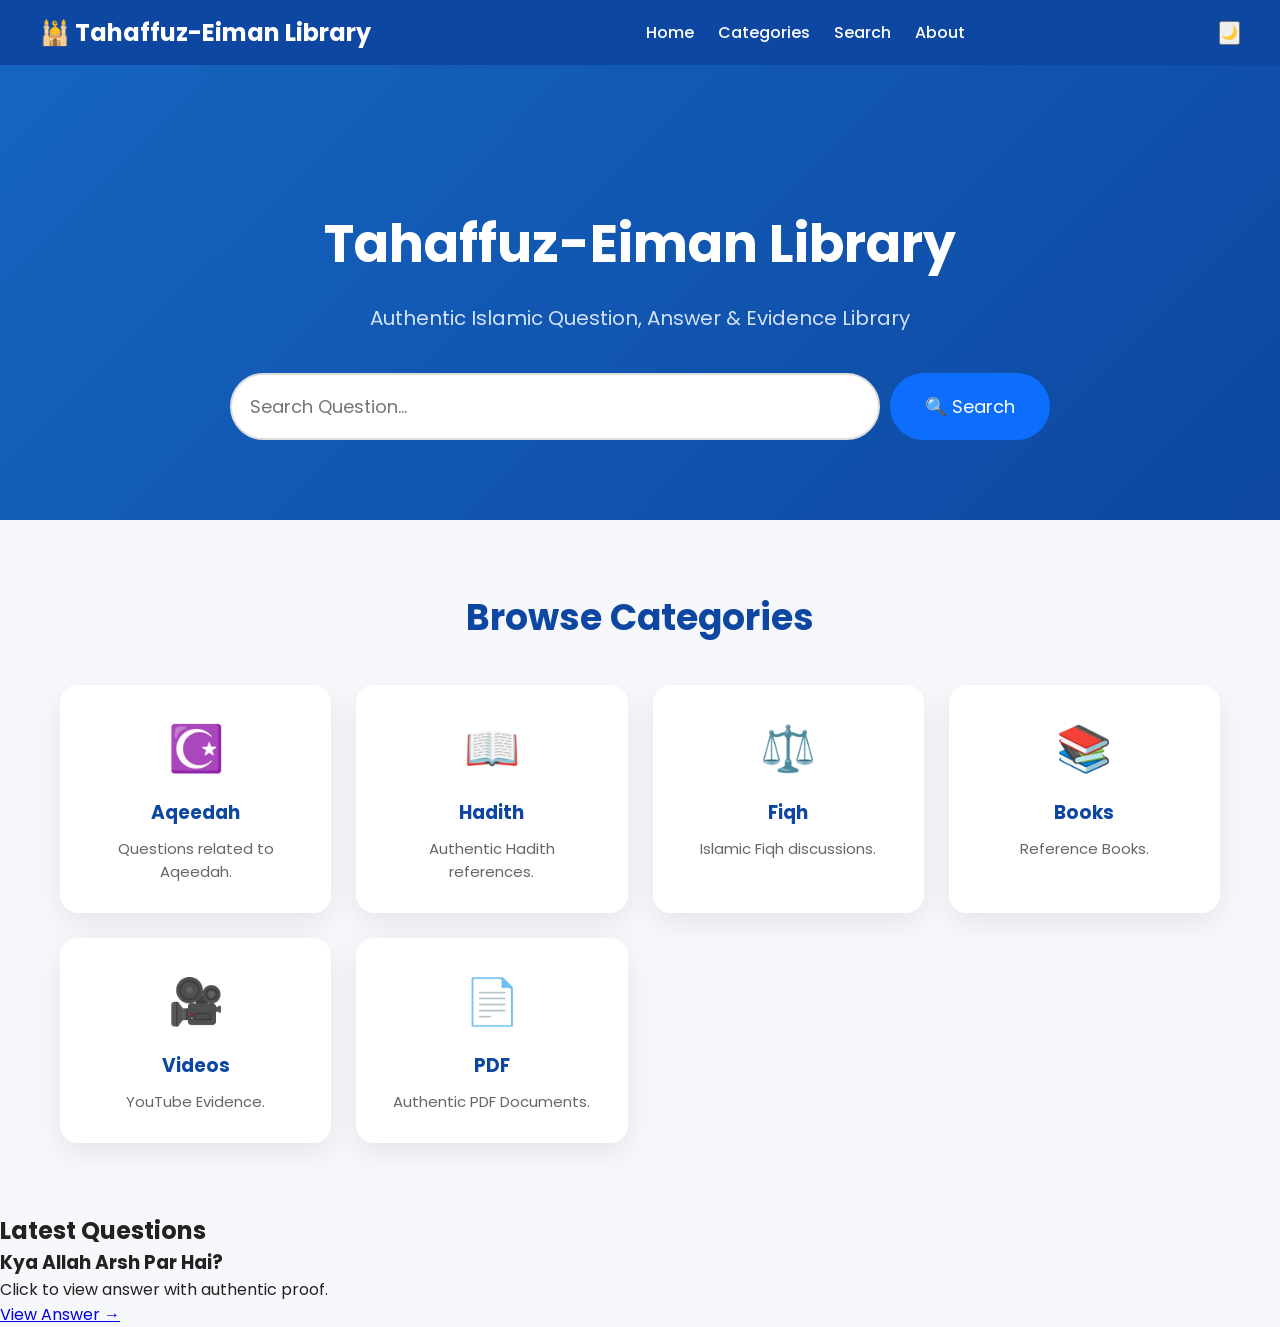
==== index.html @ d4feeea8 "Update index.html" ====
<!DOCTYPE html>
<html lang="en">

<head>

<meta charset="UTF-8">

<meta name="viewport" content="width=device-width, initial-scale=1.0">

<title>Tahaffuz-Eiman Library</title>

<meta name="description" content="Authentic Islamic Evidence Library">

<link rel="stylesheet" href="assets/css/style.css">

<link href="https://fonts.googleapis.com/css2?family=Poppins:wght@300;400;500;600;700&display=swap" rel="stylesheet">

</head>

<body>

<header class="header">

<div class="logo">

🕌 Tahaffuz-Eiman Library

</div>

<nav>

<a href="#">Home</a>

<a href="#">Categories</a>

<a href="#">Search</a>

<a href="#">About</a>

</nav>

<button id="themeBtn">

🌙

</button>

</header>

<main>

<section class="hero">

<h1>
Tahaffuz-Eiman Library
</h1>

<p>
Authentic Islamic Question, Answer & Evidence Library
</p>

<div class="search-box">

<input
type="text"
placeholder="Search Question...">

<button>

🔍 Search

</button>

</div>

</section>

  <section class="categories">

<h2>Browse Categories</h2>

<div class="category-grid">

<div class="category-card">
<span>☪️</span>
<h3>Aqeedah</h3>
<p>Questions related to Aqeedah.</p>
</div>

<div class="category-card">
<span>📖</span>
<h3>Hadith</h3>
<p>Authentic Hadith references.</p>
</div>

<div class="category-card">
<span>⚖️</span>
<h3>Fiqh</h3>
<p>Islamic Fiqh discussions.</p>
</div>

<div class="category-card">
<span>📚</span>
<h3>Books</h3>
<p>Reference Books.</p>
</div>

<div class="category-card">
<span>🎥</span>
<h3>Videos</h3>
<p>YouTube Evidence.</p>
</div>

<div class="category-card">
<span>📄</span>
<h3>PDF</h3>
<p>Authentic PDF Documents.</p>
</div>

</div>

</section>

<section class="latest-questions">

<h2>Latest Questions</h2>

<div id="latestQuestions">

<div class="question-card">

<h3>Kya Allah Arsh Par Hai?</h3>

<p>
Click to view answer with authentic proof.
</p>

<a href="question.html?id=AQ000001">

View Answer →

</a>

</div>

</div>

</section>
  
</main>

<script src="assets/js/app.js"></script>

</body>

</html>
---- assets/css/style.css ----
*{
margin:0;
padding:0;
box-sizing:border-box;
font-family:Poppins,sans-serif;
}

body{
background:#f6f8fb;
color:#222;
}

header{
background:#0d47a1;
color:white;
display:flex;
justify-content:space-between;
align-items:center;
padding:15px 40px;
position:sticky;
top:0;
z-index:999;
}

.logo{
font-size:24px;
font-weight:700;
}

nav a{
color:white;
text-decoration:none;
margin-left:20px;
font-weight:500;
}

.hero{
padding:80px 20px;
text-align:center;
background:linear-gradient(135deg,#1565c0,#0d47a1);
color:white;
}

.hero p{
font-size:20px;
opacity:.9;
}

.searchBox{
margin-top:40px;
}

.searchBox input{
width:80%;
max-width:700px;
padding:18px;
border-radius:50px;
border:none;
font-size:18px;
}

.categories{
padding:60px 20px;
}

.categories h2{
text-align:center;
margin-bottom:40px;
}

.grid{
display:grid;
grid-template-columns:repeat(auto-fit,minmax(220px,1fr));
gap:20px;
}

.card{
background:white;
padding:30px;
border-radius:15px;
text-align:center;
font-size:20px;
font-weight:600;
box-shadow:0 10px 30px rgba(0,0,0,.08);
transition:.3s;
cursor:pointer;
}

.card:hover{
transform:translateY(-10px);
}

.latest{
padding:60px 20px;
}

.questionCard{
background:white;
padding:30px;
border-radius:15px;
box-shadow:0 10px 30px rgba(0,0,0,.08);
}

footer{
background:#0d47a1;
color:white;
padding:20px;
text-align:center;
margin-top:50px;
}
/* Hero Section */

.hero{

padding:140px 20px 80px;

text-align:center;

}

.hero h1{

font-size:52px;

color:#ffffff;

margin-bottom:20px;

font-weight:700;

}

.hero p{

font-size:20px;

color:#e8f1ff;

margin-bottom:40px;

}

.search-box{

display:flex;

justify-content:center;

gap:10px;

flex-wrap:wrap;

}

.search-box input{

width:650px;

max-width:90%;

padding:18px;

border:2px solid #ddd;

border-radius:50px;

font-size:18px;

outline:none;

}

.search-box input:focus{

border-color:#0d6efd;

}

.search-box button{

padding:18px 35px;

background:#0d6efd;

color:white;

border:none;

border-radius:50px;

font-size:18px;

cursor:pointer;

transition:.3s;

}

.search-box button:hover{

background:#084298;

}

/* ===========================
   Categories
=========================== */

.categories{

padding:70px 20px;

max-width:1200px;

margin:auto;

}

.categories h2{

text-align:center;

font-size:36px;

margin-bottom:40px;

color:#0d47a1;

}

.category-grid{

display:grid;

grid-template-columns:repeat(auto-fit,minmax(250px,1fr));

gap:25px;

}

.category-card{

background:#fff;

padding:30px;

border-radius:18px;

box-shadow:0 10px 30px rgba(0,0,0,.08);

transition:.3s;

cursor:pointer;

text-align:center;

}

.category-card:hover{

transform:translateY(-8px);

box-shadow:0 20px 40px rgba(0,0,0,.15);

}

.category-card span{

font-size:45px;

display:block;

margin-bottom:15px;

}

.category-card h3{

margin-bottom:10px;

color:#0d47a1;

}

.category-card p{

font-size:15px;

color:#666;

}
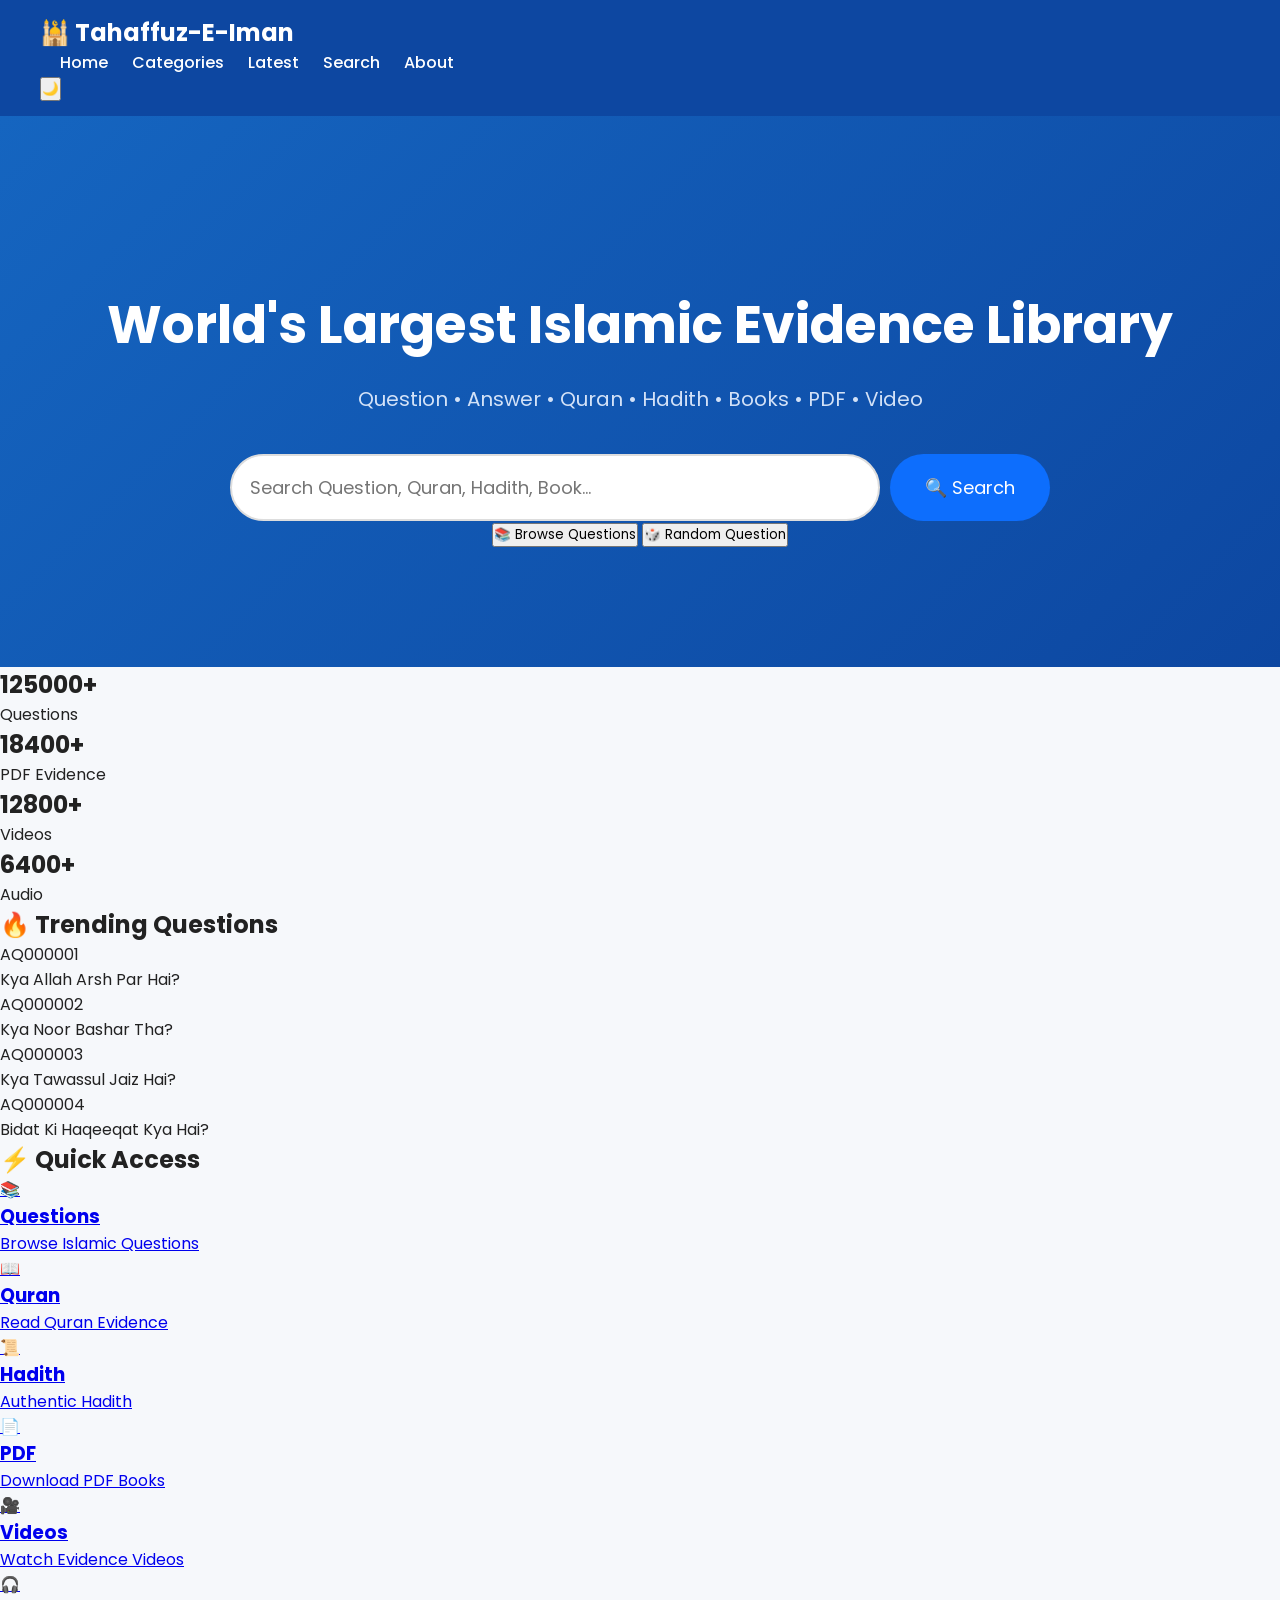
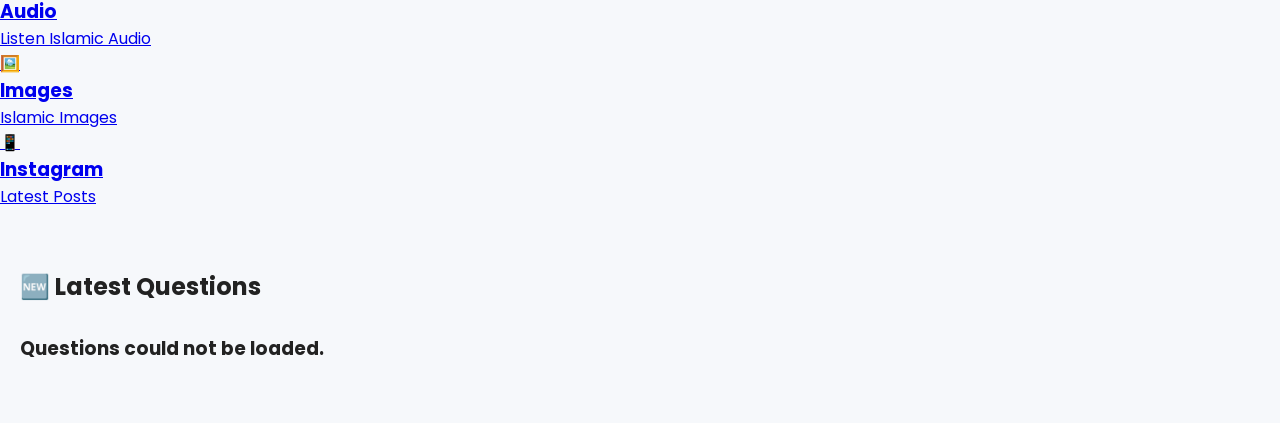
==== commit 0fdf4bdf: "Create index.html" ====
--- a/index.html
+++ b/index.html
@@ -7,13 +7,22 @@
 
 <meta name="viewport" content="width=device-width, initial-scale=1.0">
 
-<title>Tahaffuz-Eiman Library</title>
-
-<meta name="description" content="Authentic Islamic Evidence Library">
+<title>Tahaffuz-E-Iman Library</title>
+
+<meta name="description"
+content="World's Largest Islamic Question Answer & Evidence Library">
 
 <link rel="stylesheet" href="assets/css/style.css">
 
-<link href="https://fonts.googleapis.com/css2?family=Poppins:wght@300;400;500;600;700&display=swap" rel="stylesheet">
+<link rel="preconnect"
+href="https://fonts.googleapis.com">
+
+<link rel="preconnect"
+href="https://fonts.gstatic.com"
+crossorigin>
+
+<link href="https://fonts.googleapis.com/css2?family=Poppins:wght@300;400;500;600;700;800&display=swap"
+rel="stylesheet">
 
 </head>
 
@@ -21,9 +30,13 @@
 
 <header class="header">
 
+<div class="container">
+
 <div class="logo">
 
-🕌 Tahaffuz-Eiman Library
+🕌
+
+<span>Tahaffuz-E-Iman</span>
 
 </div>
 
@@ -33,124 +46,244 @@
 
 <a href="#">Categories</a>
 
+<a href="#">Latest</a>
+
 <a href="#">Search</a>
 
 <a href="#">About</a>
 
 </nav>
 
-<button id="themeBtn">
+<button class="themeBtn">
 
 🌙
 
 </button>
 
+</div>
+
 </header>
 
-<main>
-
 <section class="hero">
 
+<div class="container">
+
 <h1>
-Tahaffuz-Eiman Library
+
+World's Largest Islamic
+
+Evidence Library
+
 </h1>
 
 <p>
-Authentic Islamic Question, Answer & Evidence Library
+
+Question • Answer • Quran • Hadith • Books • PDF • Video
+
 </p>
+
+<section class="hero-search">
 
 <div class="search-box">
 
 <input
 type="text"
-placeholder="Search Question...">
+id="searchInput"
+placeholder="Search Question, Quran, Hadith, Book..."
+autocomplete="off">
+
+<button id="searchBtn">
+
+🔍 Search
+
+</button>
+
+</div>
+
+<div id="searchSuggestions" class="suggestions"></div>
+
+</section>
+
+<div class="heroButtons">
 
 <button>
 
-🔍 Search
-
-</button>
-
-</div>
-
-</section>
-
-  <section class="categories">
-
-<h2>Browse Categories</h2>
-
-<div class="category-grid">
-
-<div class="category-card">
-<span>☪️</span>
-<h3>Aqeedah</h3>
-<p>Questions related to Aqeedah.</p>
-</div>
-
-<div class="category-card">
-<span>📖</span>
+📚 Browse Questions
+
+</button>
+
+<button>
+
+🎲 Random Question
+
+</button>
+
+</div>
+
+</div>
+
+</section>
+
+  <!-- =========================
+Statistics
+========================= -->
+
+<section class="stats">
+
+<div class="container">
+
+<div class="stat-card">
+<h2 id="questionCount">125000+</h2>
+<p>Questions</p>
+</div>
+
+<div class="stat-card">
+<h2 id="pdfCount">18400+</h2>
+<p>PDF Evidence</p>
+</div>
+
+<div class="stat-card">
+<h2 id="videoCount">12800+</h2>
+<p>Videos</p>
+</div>
+
+<div class="stat-card">
+<h2 id="audioCount">6400+</h2>
+<p>Audio</p>
+</div>
+
+</div>
+
+</section>
+
+  <!-- =========================
+Trending Questions
+========================= -->
+
+<section class="trending">
+
+<div class="container">
+
+<h2>🔥 Trending Questions</h2>
+
+<div class="trend-grid">
+
+<div class="trend-card">
+AQ000001<br>
+Kya Allah Arsh Par Hai?
+</div>
+
+<div class="trend-card">
+AQ000002<br>
+Kya Noor Bashar Tha?
+</div>
+
+<div class="trend-card">
+AQ000003<br>
+Kya Tawassul Jaiz Hai?
+</div>
+
+<div class="trend-card">
+AQ000004<br>
+Bidat Ki Haqeeqat Kya Hai?
+</div>
+
+</div>
+
+</div>
+
+</section>
+
+  <!-- Quick Access -->
+
+<section class="quick-access">
+
+<div class="container">
+
+<!-- =========================
+Quick Access
+========================= -->
+
+<section class="quick-access">
+
+<div class="container">
+
+<h2>⚡ Quick Access</h2>
+
+<div class="quick-grid">
+
+<a href="#" class="quick-card">
+<div class="icon">📚</div>
+<h3>Questions</h3>
+<p>Browse Islamic Questions</p>
+</a>
+
+<a href="#" class="quick-card">
+<div class="icon">📖</div>
+<h3>Quran</h3>
+<p>Read Quran Evidence</p>
+</a>
+
+<a href="#" class="quick-card">
+<div class="icon">📜</div>
 <h3>Hadith</h3>
-<p>Authentic Hadith references.</p>
-</div>
-
-<div class="category-card">
-<span>⚖️</span>
-<h3>Fiqh</h3>
-<p>Islamic Fiqh discussions.</p>
-</div>
-
-<div class="category-card">
-<span>📚</span>
-<h3>Books</h3>
-<p>Reference Books.</p>
-</div>
-
-<div class="category-card">
-<span>🎥</span>
+<p>Authentic Hadith</p>
+</a>
+
+<a href="#" class="quick-card">
+<div class="icon">📄</div>
+<h3>PDF</h3>
+<p>Download PDF Books</p>
+</a>
+
+<a href="#" class="quick-card">
+<div class="icon">🎥</div>
 <h3>Videos</h3>
-<p>YouTube Evidence.</p>
-</div>
-
-<div class="category-card">
-<span>📄</span>
-<h3>PDF</h3>
-<p>Authentic PDF Documents.</p>
-</div>
-
-</div>
-
-</section>
-
-<section class="latest-questions">
-
-<h2>Latest Questions</h2>
-
-<div id="latestQuestions">
-
-<div class="question-card">
-
-<h3>Kya Allah Arsh Par Hai?</h3>
-
-<p>
-Click to view answer with authentic proof.
-</p>
-
-<a href="question.html?id=AQ000001">
-
-View Answer →
-
-</a>
-
-</div>
-
-</div>
-
-</section>
-  
-</main>
-
-<script src="assets/js/app.js"></script>
-
+<p>Watch Evidence Videos</p>
+</a>
+
+<a href="#" class="quick-card">
+<div class="icon">🎧</div>
+<h3>Audio</h3>
+<p>Listen Islamic Audio</p>
+</a>
+
+<a href="#" class="quick-card">
+<div class="icon">🖼️</div>
+<h3>Images</h3>
+<p>Islamic Images</p>
+</a>
+
+<a href="#" class="quick-card">
+<div class="icon">📱</div>
+<h3>Instagram</h3>
+<p>Latest Posts</p>
+</a>
+
+</div>
+
+</div>
+
+</section>
+
+ <!-- Latest Questions -->
+
+<section class="latest">
+
+<div class="container">
+
+<h2>🆕 Latest Questions</h2>
+
+<div class="latest-grid" id="latestQuestions">
+
+</div>
+
+</div>
+
+</section>
+
+  <!-- JavaScript -->
+<script src="v2/assets/js/latest.js"></script>
+<script src="v2/assets/js/app.js"></script>
 </body>
-
 </html>
--- a/assets/css/style.css
+++ b/assets/css/style.css
@@ -26,7 +26,17 @@
 font-size:24px;
 font-weight:700;
 }
-
+#latestQuestions{
+
+display:grid;
+
+grid-template-columns:repeat(auto-fit,minmax(320px,1fr));
+
+gap:25px;
+
+margin-top:30px;
+
+}
 nav a{
 color:white;
 text-decoration:none;
@@ -112,7 +122,7 @@
 
 .hero{
 
-padding:140px 20px 80px;
+padding:170px 20px 120px;
 
 text-align:center;
 
@@ -289,3 +299,76 @@
 color:#666;
 
 }
+/* Latest Questions */
+
+.latest-questions{
+
+max-width:1200px;
+
+margin:70px auto;
+
+padding:20px;
+
+}
+
+.latest-questions h2{
+
+text-align:center;
+
+font-size:36px;
+
+margin-bottom:35px;
+
+color:#0d47a1;
+
+}
+
+.question-card{
+
+background:white;
+
+padding:30px;
+
+border-radius:18px;
+
+box-shadow:0 10px 25px rgba(0,0,0,.08);
+
+transition:.3s;
+
+}
+
+.question-card:hover{
+
+transform:translateY(-5px);
+
+}
+
+.question-card h3{
+
+margin-bottom:12px;
+
+color:#222;
+
+}
+
+.question-card p{
+
+margin-bottom:20px;
+
+}
+
+.question-card a{
+
+display:inline-block;
+
+padding:10px 20px;
+
+background:#0d6efd;
+
+color:white;
+
+text-decoration:none;
+
+border-radius:30px;
+
+}
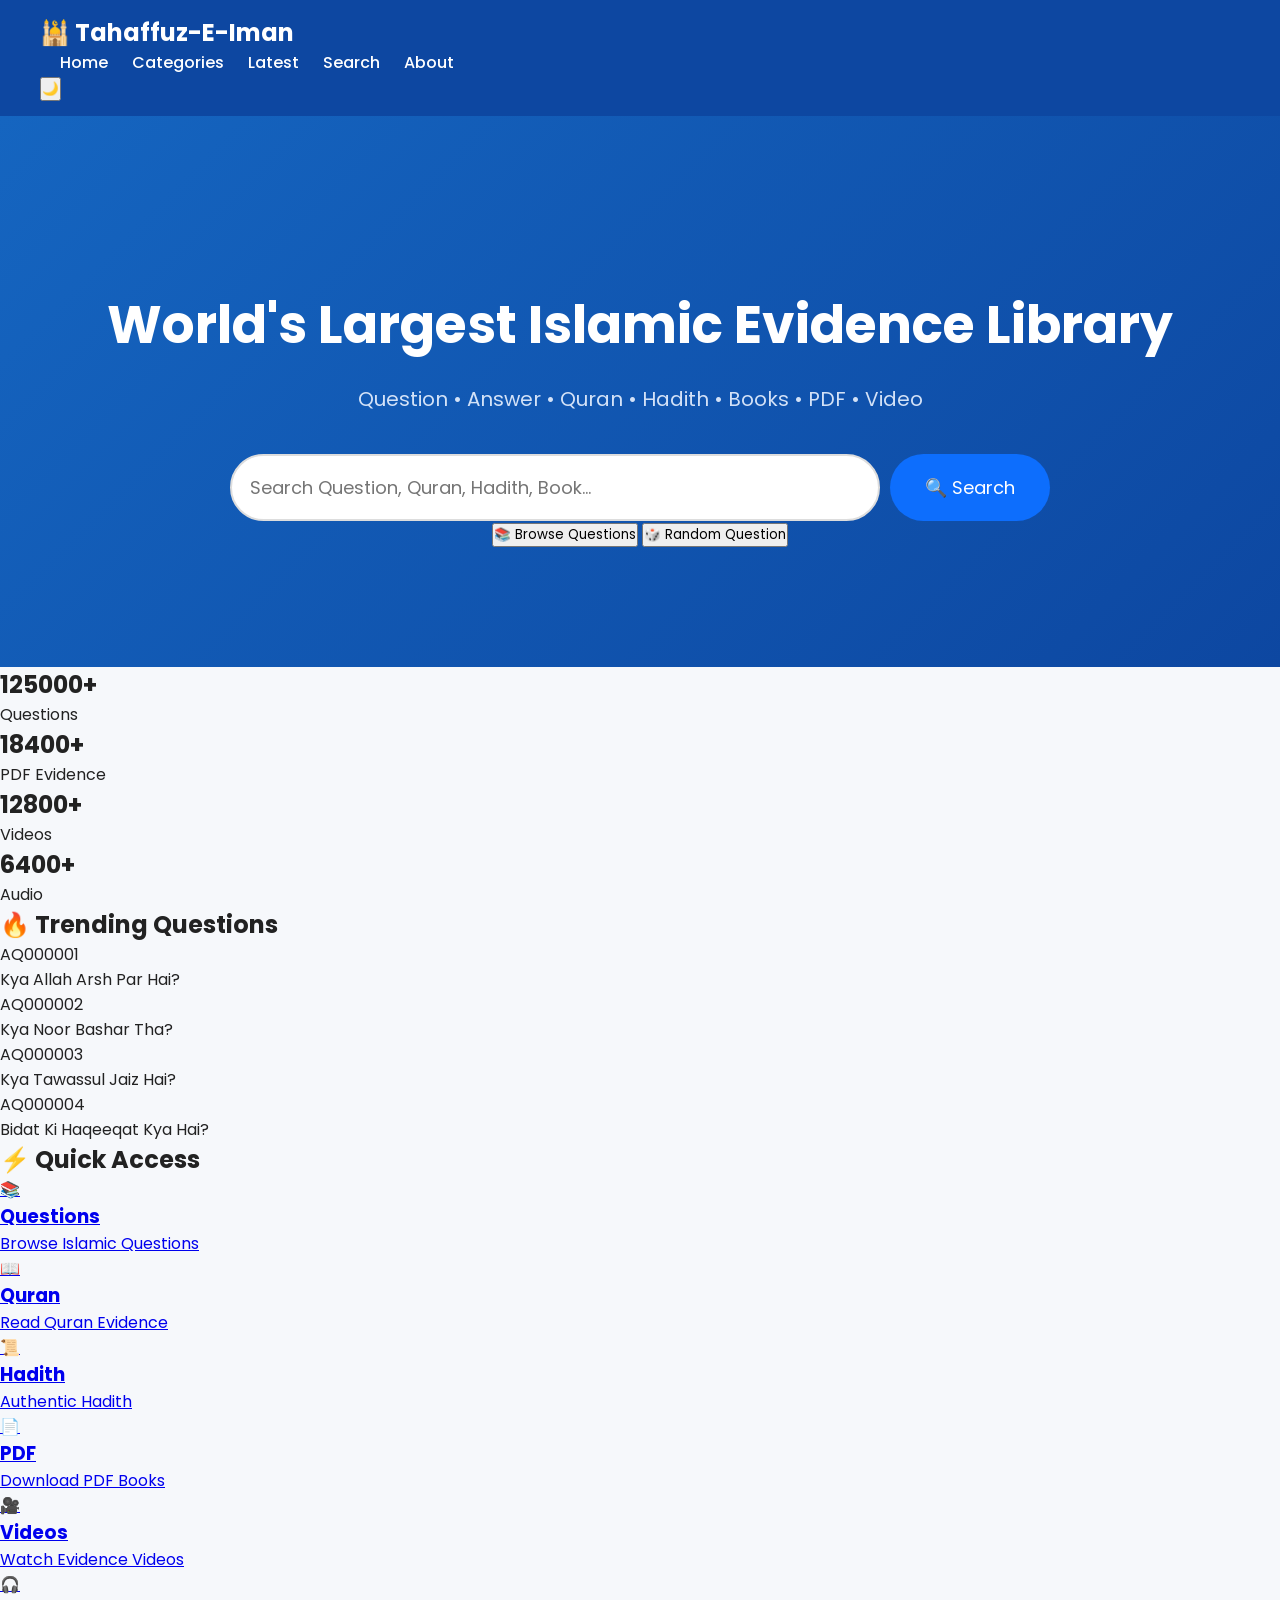
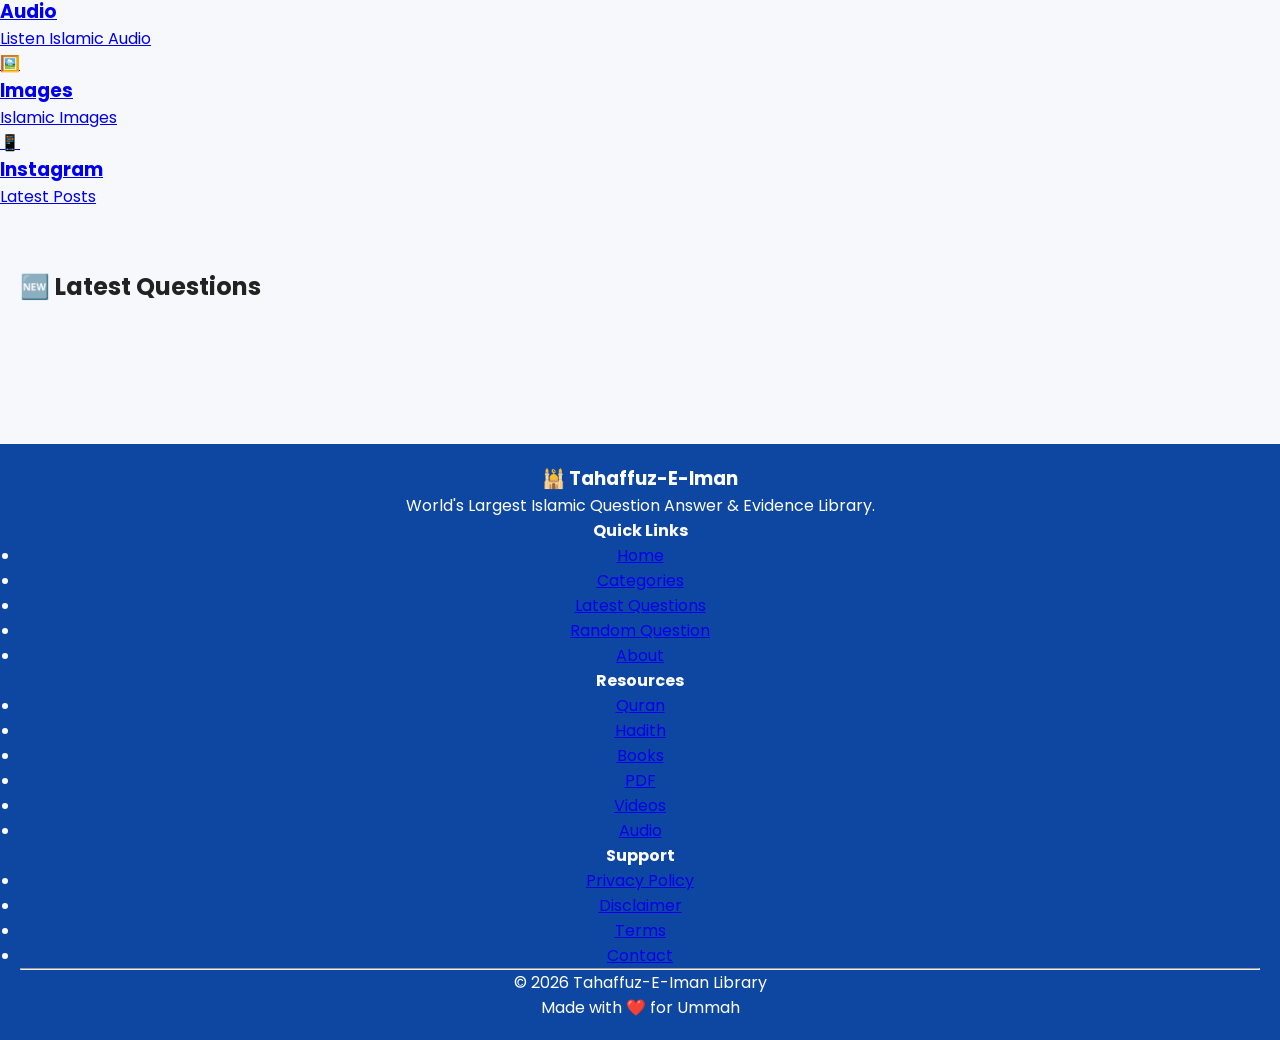
==== commit c76257b7: "Update index.html" ====
--- a/index.html
+++ b/index.html
@@ -194,12 +194,6 @@
 
 </section>
 
-  <!-- Quick Access -->
-
-<section class="quick-access">
-
-<div class="container">
-
 <!-- =========================
 Quick Access
 ========================= -->
@@ -282,8 +276,111 @@
 
 </section>
 
+<!-- =======================================
+Footer
+======================================= -->
+
+<footer class="footer">
+
+<div class="container">
+
+<div class="footer-grid">
+
+<div class="footer-box">
+
+<h3>🕌 Tahaffuz-E-Iman</h3>
+
+<p>
+World's Largest Islamic Question Answer &
+Evidence Library.
+</p>
+
+</div>
+
+<div class="footer-box">
+
+<h4>Quick Links</h4>
+
+<ul>
+
+<li><a href="index.html">Home</a></li>
+
+<li><a href="#">Categories</a></li>
+
+<li><a href="#">Latest Questions</a></li>
+
+<li><a href="#">Random Question</a></li>
+
+<li><a href="#">About</a></li>
+
+</ul>
+
+</div>
+
+<div class="footer-box">
+
+<h4>Resources</h4>
+
+<ul>
+
+<li><a href="#">Quran</a></li>
+
+<li><a href="#">Hadith</a></li>
+
+<li><a href="#">Books</a></li>
+
+<li><a href="#">PDF</a></li>
+
+<li><a href="#">Videos</a></li>
+
+<li><a href="#">Audio</a></li>
+
+</ul>
+
+</div>
+
+<div class="footer-box">
+
+<h4>Support</h4>
+
+<ul>
+
+<li><a href="#">Privacy Policy</a></li>
+
+<li><a href="#">Disclaimer</a></li>
+
+<li><a href="#">Terms</a></li>
+
+<li><a href="#">Contact</a></li>
+
+</ul>
+
+</div>
+
+</div>
+
+<hr>
+
+<div class="footer-bottom">
+
+<p>
+
+© 2026 Tahaffuz-E-Iman Library
+
+<br>
+
+Made with ❤️ for Ummah
+
+</p>
+
+</div>
+
+</div>
+
+</footer>
+  
   <!-- JavaScript -->
-<script src="v2/assets/js/latest.js"></script>
-<script src="v2/assets/js/app.js"></script>
+<script src="assets/js/latest.js"></script>
+<script src="assets/js/app.js"></script>
 </body>
 </html>
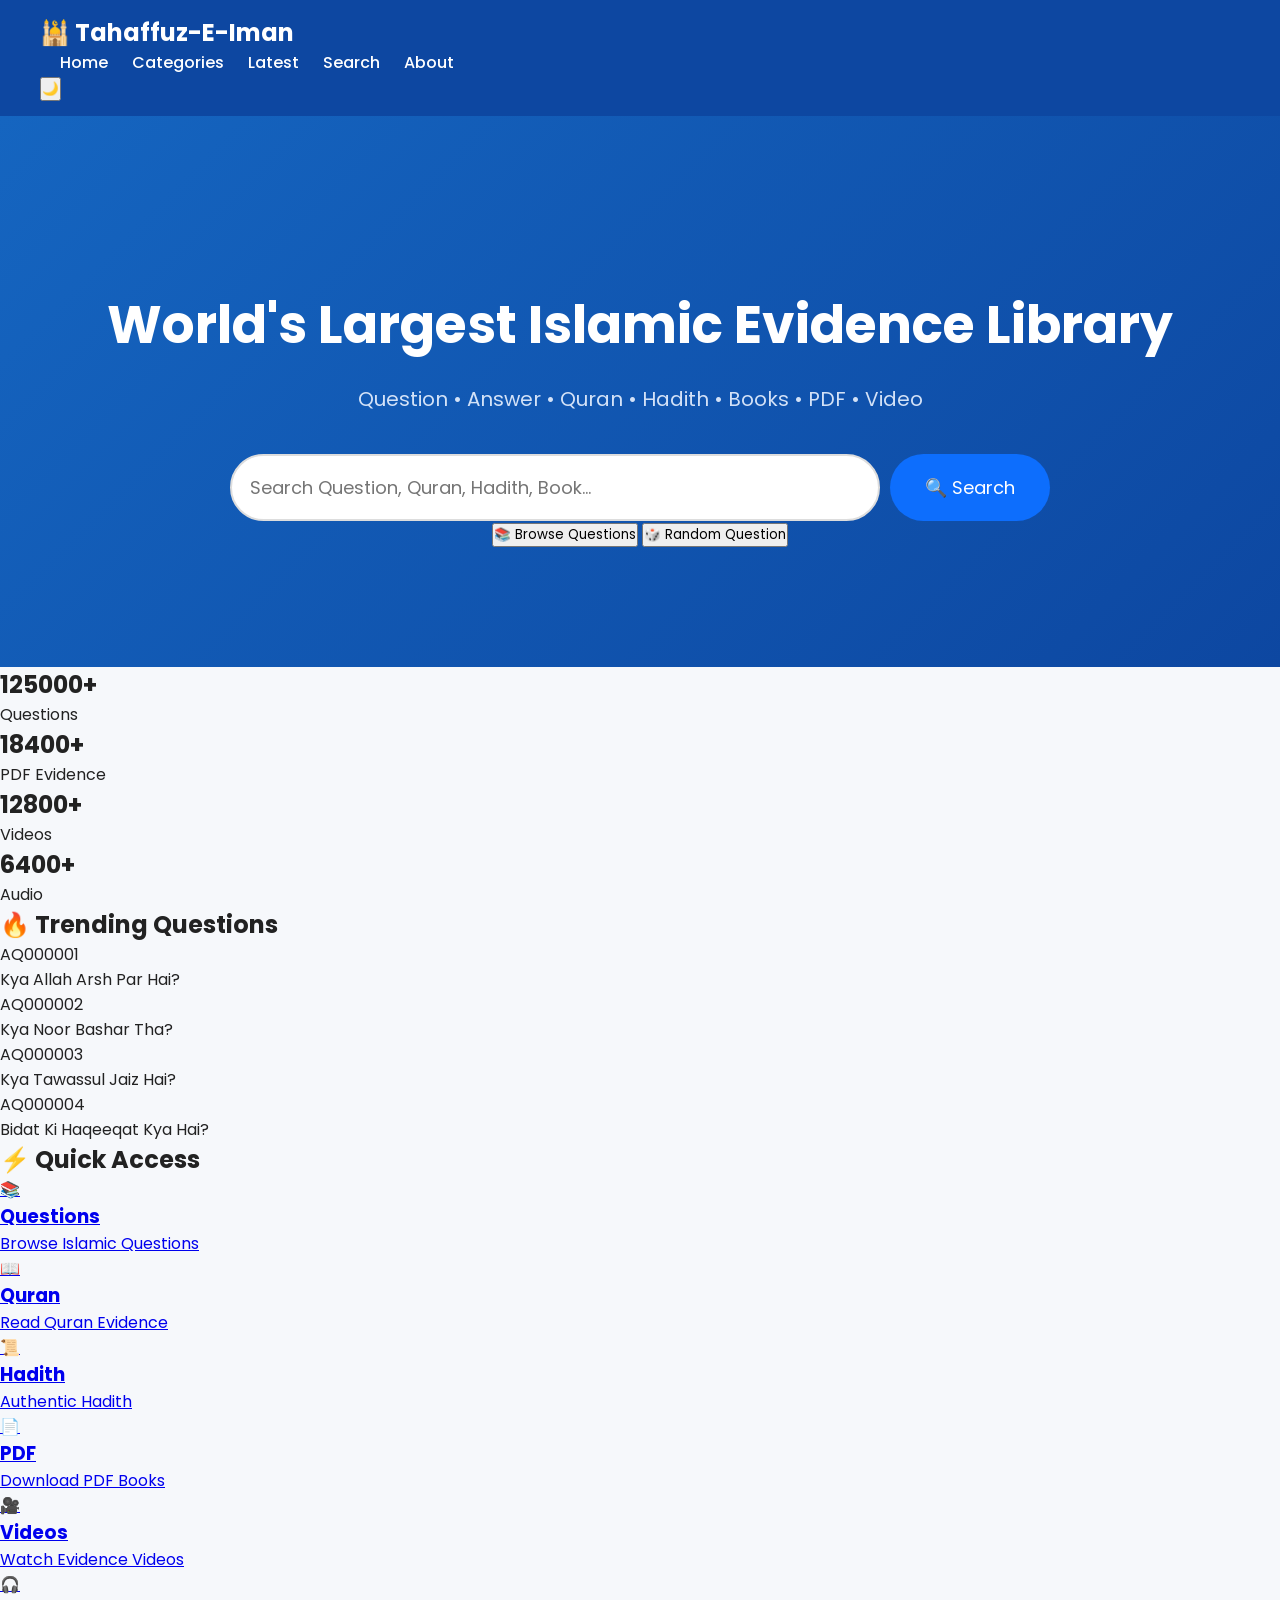
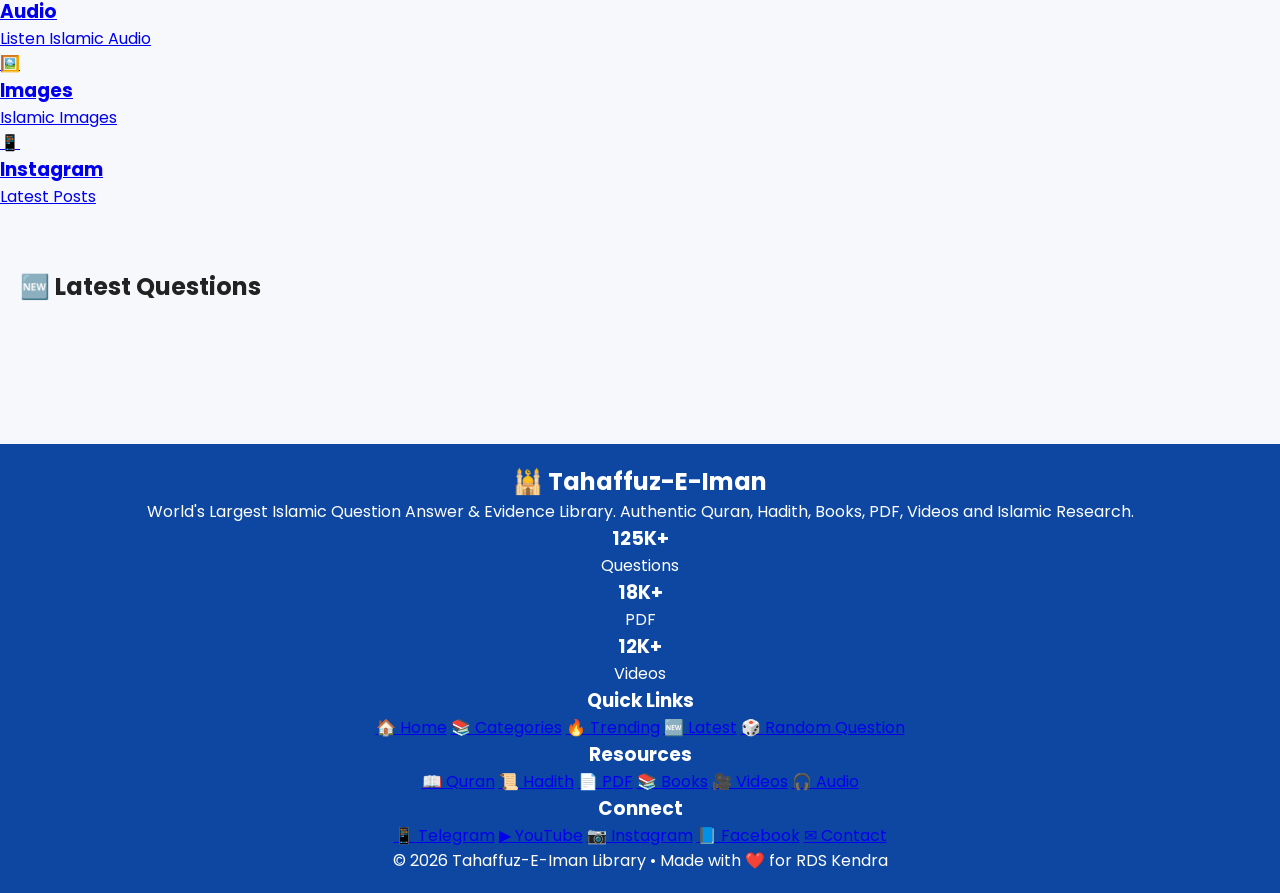
==== commit 2708356b: "Update index.html" ====
--- a/index.html
+++ b/index.html
@@ -276,100 +276,103 @@
 
 </section>
 
-<!-- =======================================
-Footer
-======================================= -->
+<!-- ==========================================
+Premium Footer
+========================================== -->
 
 <footer class="footer">
 
 <div class="container">
 
-<div class="footer-grid">
-
-<div class="footer-box">
-
-<h3>🕌 Tahaffuz-E-Iman</h3>
+<div class="footer-top">
+
+<div class="footer-brand">
+
+<h2>🕌 Tahaffuz-E-Iman</h2>
 
 <p>
-World's Largest Islamic Question Answer &
-Evidence Library.
+World's Largest Islamic Question Answer & Evidence Library.
+Authentic Quran, Hadith, Books, PDF, Videos and Islamic Research.
 </p>
 
-</div>
-
-<div class="footer-box">
-
-<h4>Quick Links</h4>
-
-<ul>
-
-<li><a href="index.html">Home</a></li>
-
-<li><a href="#">Categories</a></li>
-
-<li><a href="#">Latest Questions</a></li>
-
-<li><a href="#">Random Question</a></li>
-
-<li><a href="#">About</a></li>
-
-</ul>
-
-</div>
-
-<div class="footer-box">
-
-<h4>Resources</h4>
-
-<ul>
-
-<li><a href="#">Quran</a></li>
-
-<li><a href="#">Hadith</a></li>
-
-<li><a href="#">Books</a></li>
-
-<li><a href="#">PDF</a></li>
-
-<li><a href="#">Videos</a></li>
-
-<li><a href="#">Audio</a></li>
-
-</ul>
-
-</div>
-
-<div class="footer-box">
-
-<h4>Support</h4>
-
-<ul>
-
-<li><a href="#">Privacy Policy</a></li>
-
-<li><a href="#">Disclaimer</a></li>
-
-<li><a href="#">Terms</a></li>
-
-<li><a href="#">Contact</a></li>
-
-</ul>
-
-</div>
-
-</div>
-
-<hr>
+<div class="footer-stats">
+
+<div>
+<h3>125K+</h3>
+<span>Questions</span>
+</div>
+
+<div>
+<h3>18K+</h3>
+<span>PDF</span>
+</div>
+
+<div>
+<h3>12K+</h3>
+<span>Videos</span>
+</div>
+
+</div>
+
+</div>
+
+<div class="footer-links">
+
+<h3>Quick Links</h3>
+
+<a href="index.html">🏠 Home</a>
+
+<a href="#">📚 Categories</a>
+
+<a href="#">🔥 Trending</a>
+
+<a href="#">🆕 Latest</a>
+
+<a href="#">🎲 Random Question</a>
+
+</div>
+
+<div class="footer-links">
+
+<h3>Resources</h3>
+
+<a href="#">📖 Quran</a>
+
+<a href="#">📜 Hadith</a>
+
+<a href="#">📄 PDF</a>
+
+<a href="#">📚 Books</a>
+
+<a href="#">🎥 Videos</a>
+
+<a href="#">🎧 Audio</a>
+
+</div>
+
+<div class="footer-links">
+
+<h3>Connect</h3>
+
+<a href="#">📱 Telegram</a>
+
+<a href="#">▶ YouTube</a>
+
+<a href="#">📷 Instagram</a>
+
+<a href="#">📘 Facebook</a>
+
+<a href="#">✉ Contact</a>
+
+</div>
+
+</div>
 
 <div class="footer-bottom">
 
 <p>
 
-© 2026 Tahaffuz-E-Iman Library
-
-<br>
-
-Made with ❤️ for Ummah
+© 2026 Tahaffuz-E-Iman Library • Made with ❤️ for RDS Kendra
 
 </p>
 
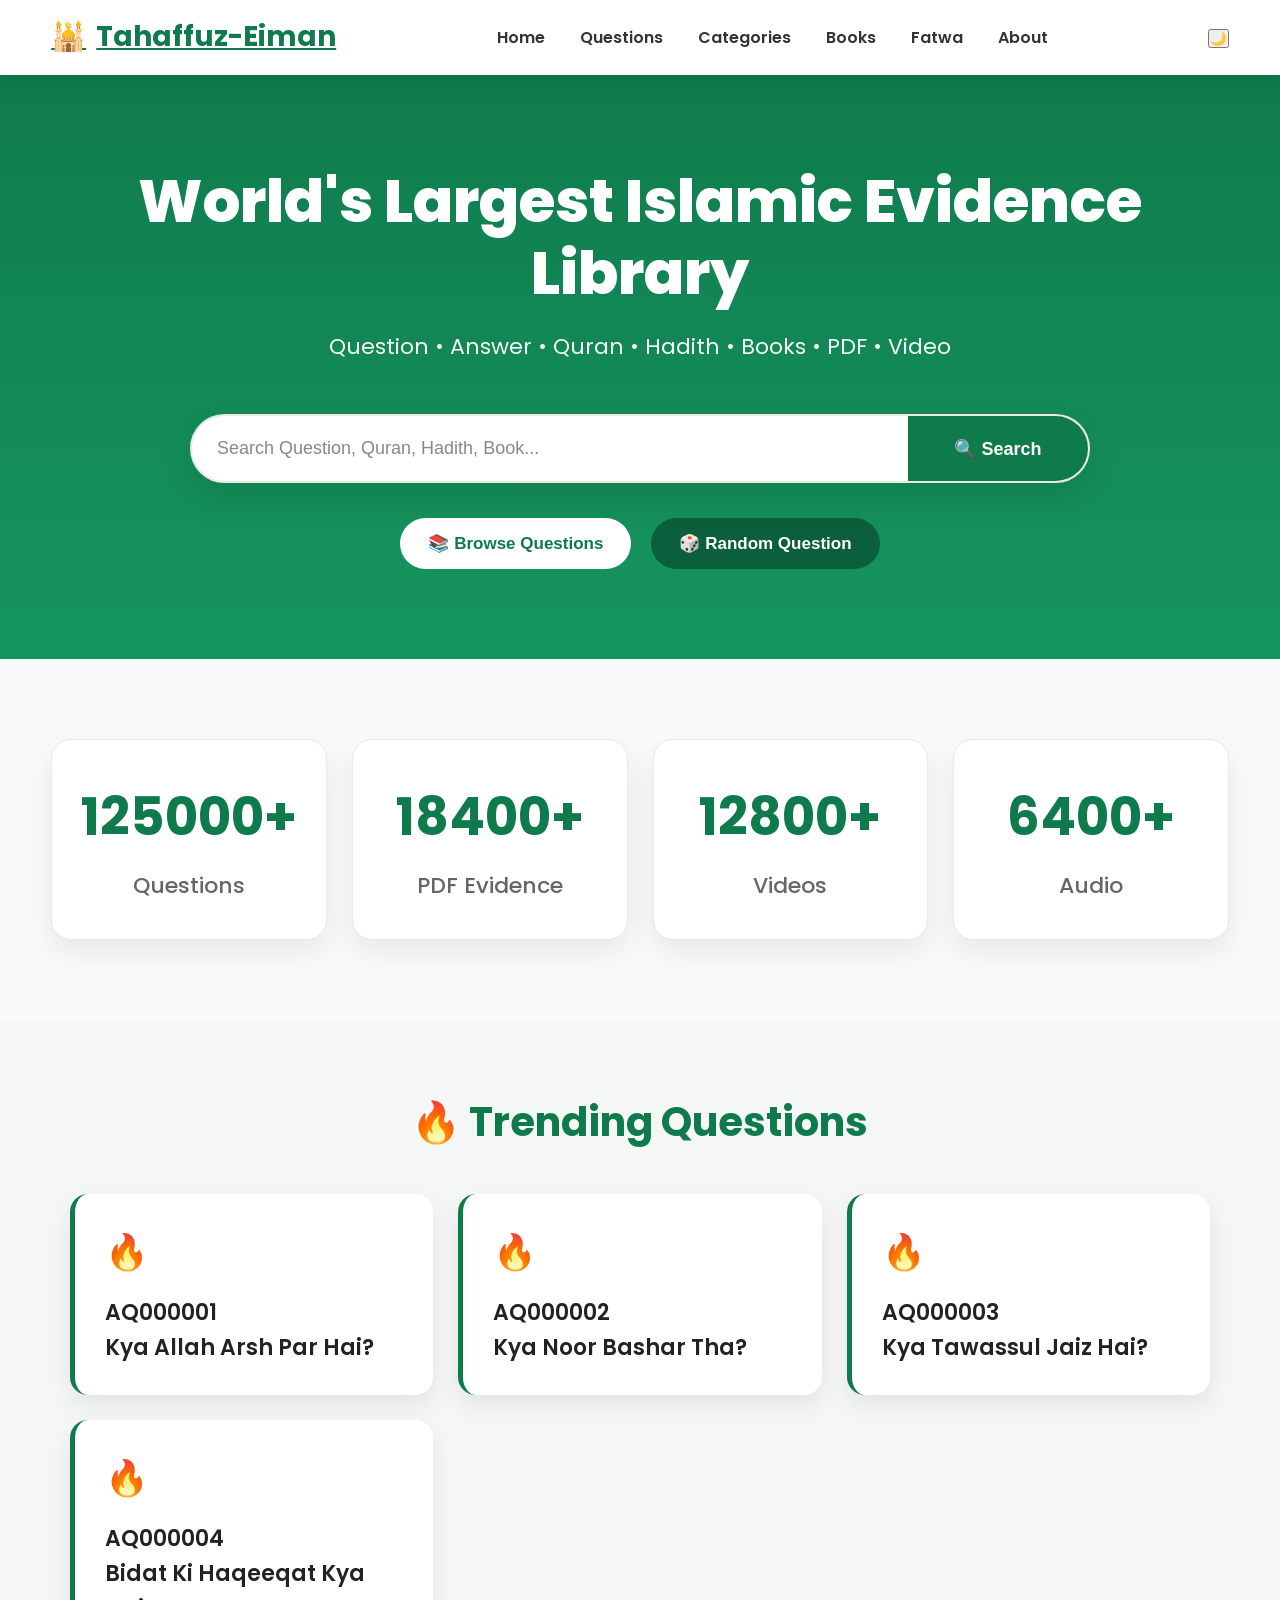
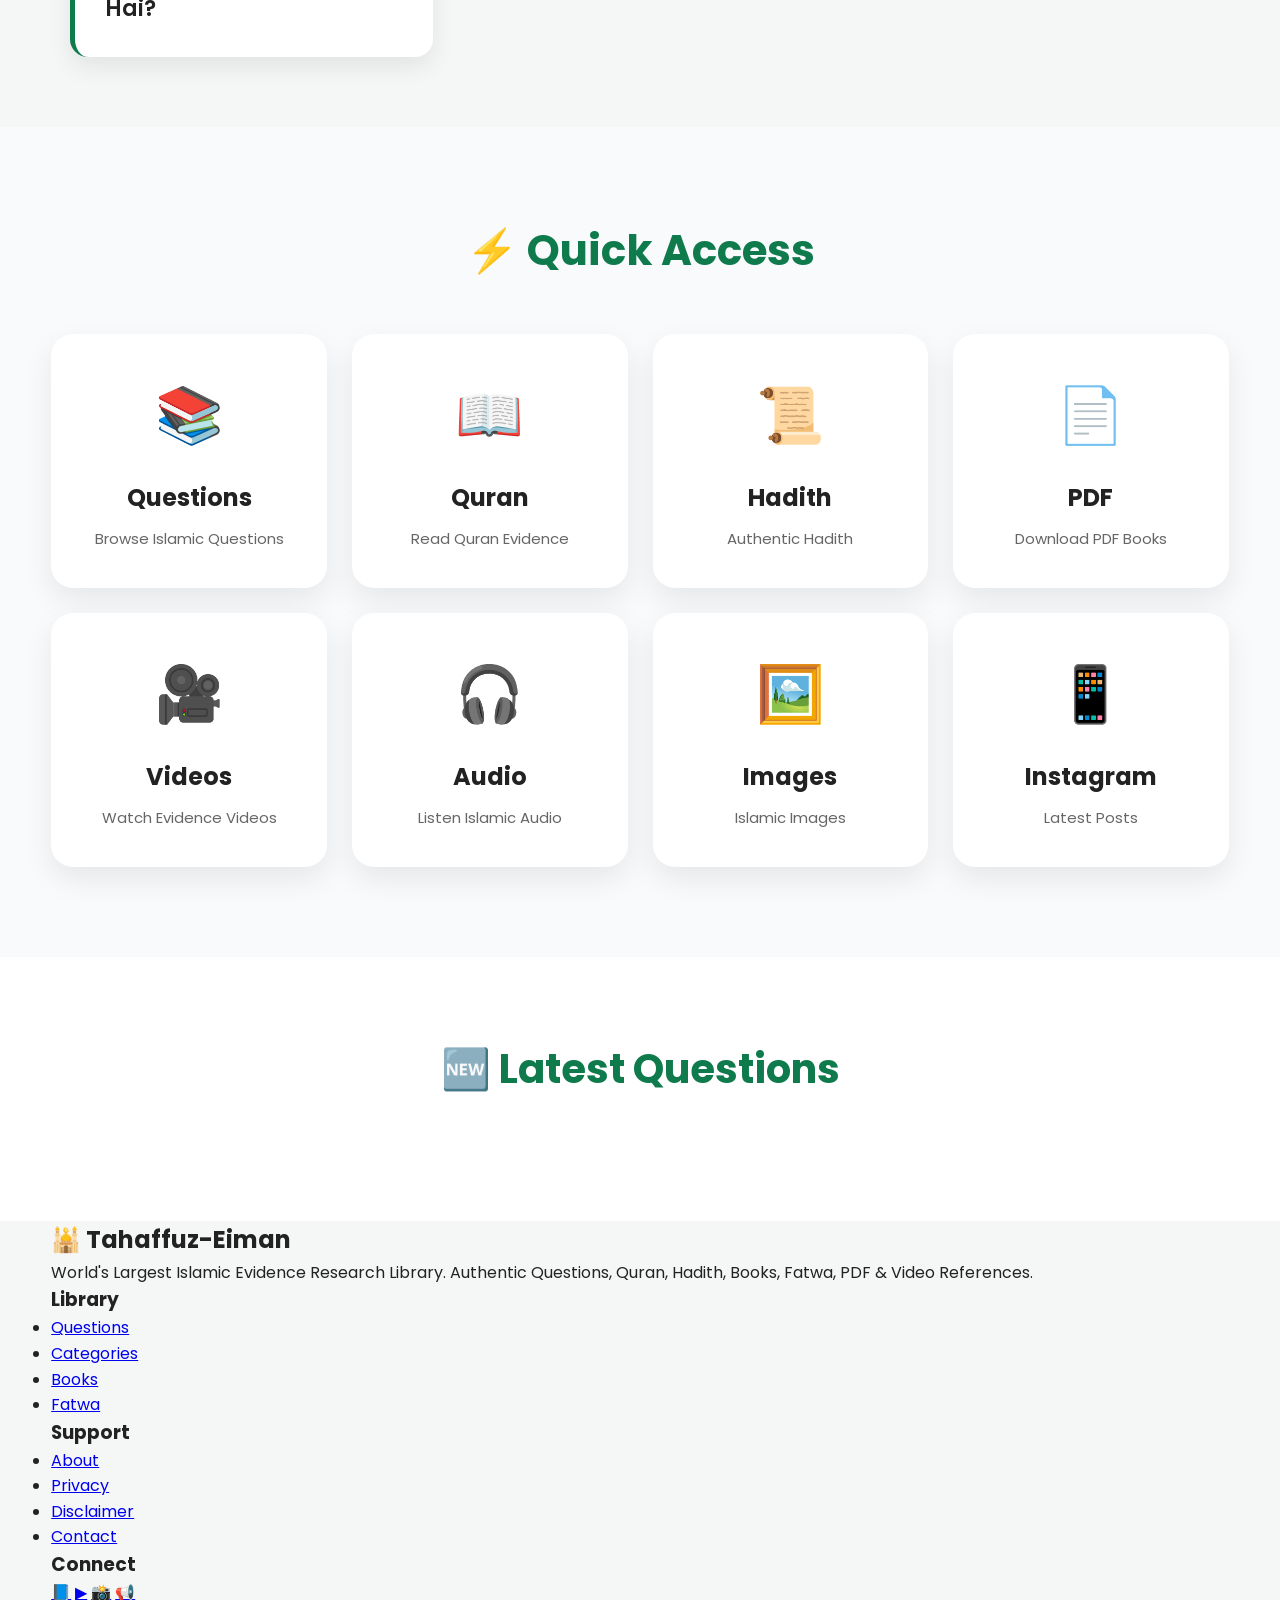
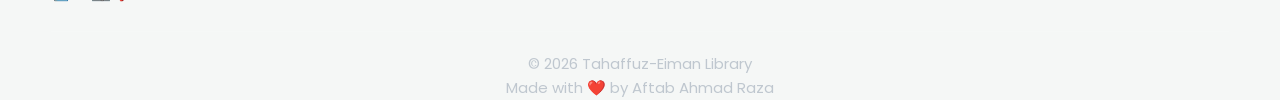
==== commit f5d68bea: "Update index.html" ====
--- a/index.html
+++ b/index.html
@@ -30,31 +30,35 @@
 
 <header class="header">
 
-<div class="container">
-
-<div class="logo">
-
-🕌
-
-<span>Tahaffuz-E-Iman</span>
-
-</div>
-
-<nav>
-
-<a href="#">Home</a>
+<div class="container header-inner">
+
+<a href="index.html" class="logo">
+
+<span class="logo-icon">🕌</span>
+
+<span class="logo-text">Tahaffuz-Eiman</span>
+
+</a>
+
+<nav class="desktop-nav">
+
+<a href="index.html">Home</a>
+
+<a href="#">Questions</a>
 
 <a href="#">Categories</a>
 
-<a href="#">Latest</a>
-
-<a href="#">Search</a>
+<a href="#">Books</a>
+
+<a href="#">Fatwa</a>
 
 <a href="#">About</a>
 
 </nav>
 
-<button class="themeBtn">
+<div class="header-actions">
+
+<button class="icon-btn" id="theme-toggle">
 
 🌙
 
@@ -62,8 +66,10 @@
 
 </div>
 
+</div>
+
 </header>
-
+  
 <section class="hero">
 
 <div class="container">
@@ -276,93 +282,91 @@
 
 </section>
 
-<!-- ==========================================
-Premium Footer
-========================================== -->
-
-<footer class="footer">
-
-<div class="container">
-
-<div class="footer-top">
+<footer class="site-footer">
+
+<div class="container">
+
+<div class="footer-grid">
 
 <div class="footer-brand">
 
-<h2>🕌 Tahaffuz-E-Iman</h2>
+<h2>🕌 Tahaffuz-Eiman</h2>
 
 <p>
-World's Largest Islamic Question Answer & Evidence Library.
-Authentic Quran, Hadith, Books, PDF, Videos and Islamic Research.
+
+World's Largest Islamic Evidence Research Library.
+
+Authentic Questions, Quran, Hadith,
+
+Books, Fatwa, PDF & Video References.
+
 </p>
 
-<div class="footer-stats">
+</div>
 
 <div>
-<h3>125K+</h3>
-<span>Questions</span>
+
+<h3 class="footer-title">
+
+Library
+
+</h3>
+
+<ul class="footer-links">
+
+<li><a href="#">Questions</a></li>
+
+<li><a href="#">Categories</a></li>
+
+<li><a href="#">Books</a></li>
+
+<li><a href="#">Fatwa</a></li>
+
+</ul>
+
 </div>
 
 <div>
-<h3>18K+</h3>
-<span>PDF</span>
+
+<h3 class="footer-title">
+
+Support
+
+</h3>
+
+<ul class="footer-links">
+
+<li><a href="#">About</a></li>
+
+<li><a href="#">Privacy</a></li>
+
+<li><a href="#">Disclaimer</a></li>
+
+<li><a href="#">Contact</a></li>
+
+</ul>
+
 </div>
 
 <div>
-<h3>12K+</h3>
-<span>Videos</span>
-</div>
-
-</div>
-
-</div>
-
-<div class="footer-links">
-
-<h3>Quick Links</h3>
-
-<a href="index.html">🏠 Home</a>
-
-<a href="#">📚 Categories</a>
-
-<a href="#">🔥 Trending</a>
-
-<a href="#">🆕 Latest</a>
-
-<a href="#">🎲 Random Question</a>
-
-</div>
-
-<div class="footer-links">
-
-<h3>Resources</h3>
-
-<a href="#">📖 Quran</a>
-
-<a href="#">📜 Hadith</a>
-
-<a href="#">📄 PDF</a>
-
-<a href="#">📚 Books</a>
-
-<a href="#">🎥 Videos</a>
-
-<a href="#">🎧 Audio</a>
-
-</div>
-
-<div class="footer-links">
-
-<h3>Connect</h3>
-
-<a href="#">📱 Telegram</a>
-
-<a href="#">▶ YouTube</a>
-
-<a href="#">📷 Instagram</a>
-
-<a href="#">📘 Facebook</a>
-
-<a href="#">✉ Contact</a>
+
+<h3 class="footer-title">
+
+Connect
+
+</h3>
+
+<div class="social-icons">
+
+<a href="#">📘</a>
+
+<a href="#">▶</a>
+
+<a href="#">📸</a>
+
+<a href="#">📢</a>
+
+</div>
 
 </div>
 
@@ -372,7 +376,13 @@
 
 <p>
 
-© 2026 Tahaffuz-E-Iman Library • Made with ❤️ for RDS Kendra
+© 2026 Tahaffuz-Eiman Library
+
+</p>
+
+<p>
+
+Made with ❤️ by Aftab Ahmad Raza
 
 </p>
 
--- a/assets/css/style.css
+++ b/assets/css/style.css
@@ -1,374 +1,1467 @@
+/* =========================
+RESET
+========================= */
+
 *{
 margin:0;
 padding:0;
 box-sizing:border-box;
-font-family:Poppins,sans-serif;
+}
+
+html{
+scroll-behavior:smooth;
 }
 
 body{
-background:#f6f8fb;
+font-family:'Poppins',sans-serif;
+background:#f5f7f6;
 color:#222;
-}
-
-header{
-background:#0d47a1;
+line-height:1.6;
+}
+
+/* =========================
+VARIABLES
+========================= */
+
+:root{
+
+--green:#0f7b4d;
+--green-dark:#0b5f3c;
+--green-light:#22c55e;
+
+--white:#ffffff;
+
+--bg:#f5f7f6;
+
+--text:#222;
+
+--gray:#666;
+
+--border:#e5e7eb;
+
+--radius:18px;
+
+--shadow:0 10px 30px rgba(0,0,0,.08);
+
+}
+
+/* =========================
+CONTAINER
+========================= */
+
+.container{
+
+width:92%;
+
+max-width:1300px;
+
+margin:auto;
+
+}
+
+/* =========================
+HEADER
+========================= */
+
+.header{
+
+position:sticky;
+
+top:0;
+
+z-index:999;
+
+background:white;
+
+box-shadow:0 5px 20px rgba(0,0,0,.08);
+
+}
+
+.header .container{
+
+display:flex;
+
+align-items:center;
+
+justify-content:space-between;
+
+height:75px;
+
+}
+
+.logo{
+
+display:flex;
+
+align-items:center;
+
+gap:10px;
+
+font-size:28px;
+
+font-weight:700;
+
+color:var(--green);
+
+}
+
+.logo img{
+
+height:45px;
+
+}
+
+nav{
+
+display:flex;
+
+gap:35px;
+
+}
+
+nav a{
+
+text-decoration:none;
+
+color:#333;
+
+font-weight:600;
+
+transition:.3s;
+
+}
+
+nav a:hover{
+
+color:var(--green);
+
+}
+
+.themeBtn{
+
+width:45px;
+
+height:45px;
+
+border:none;
+
+border-radius:50%;
+
+background:#f3f4f6;
+
+cursor:pointer;
+
+font-size:20px;
+
+}
+
+/* =========================
+HERO
+========================= */
+
+.hero{
+
+background:linear-gradient(180deg,#0f7b4d,#16965f);
+
+padding:90px 20px;
+
+text-align:center;
+
 color:white;
+
+}
+
+.hero h1{
+
+font-size:60px;
+
+font-weight:800;
+
+line-height:1.2;
+
+margin-bottom:20px;
+
+}
+
+.hero p{
+
+font-size:22px;
+
+margin-bottom:45px;
+
+opacity:.95;
+
+}
+
+/* ===========================
+HERO SEARCH
+=========================== */
+
+.hero-search{
+
+    max-width:900px;
+
+    margin:50px auto 0;
+
+    position:relative;
+
+}
+
+.search-box{
+
+    display:flex;
+
+    align-items:center;
+
+    background:#ffffff;
+
+    border-radius:60px;
+
+    overflow:hidden;
+
+    box-shadow:0 15px 35px rgba(0,0,0,.10);
+
+    border:2px solid #e8e8e8;
+
+    transition:.3s;
+
+}
+
+.search-box:focus-within{
+
+    border-color:#0f7b4d;
+
+    box-shadow:0 20px 40px rgba(15,123,77,.18);
+
+}
+
+.search-box input{
+
+    flex:1;
+
+    height:65px;
+
+    border:none;
+
+    outline:none;
+
+    padding:0 25px;
+
+    font-size:18px;
+
+    background:transparent;
+
+    color:#222;
+
+}
+
+.search-box input::placeholder{
+
+    color:#888;
+
+}
+
+.search-box button{
+
+    width:180px;
+
+    height:65px;
+
+    border:none;
+
+    background:#0f7b4d;
+
+    color:#fff;
+
+    font-size:18px;
+
+    font-weight:600;
+
+    cursor:pointer;
+
+    transition:.3s;
+
+}
+
+.search-box button:hover{
+
+    background:#095c38;
+
+}
+
+/* Suggestions */
+
+.suggestions{
+
+    position:absolute;
+
+    left:0;
+
+    right:0;
+
+    top:78px;
+
+    background:#fff;
+
+    border-radius:18px;
+
+    box-shadow:0 12px 30px rgba(0,0,0,.10);
+
+    display:none;
+
+    z-index:999;
+
+    overflow:hidden;
+
+}
+
+.suggestions.active{
+
+    display:block;
+
+}
+
+.suggestions div{
+
+    padding:15px 20px;
+
+    cursor:pointer;
+
+    border-bottom:1px solid #f1f1f1;
+
+    transition:.3s;
+
+}
+
+.suggestions div:hover{
+
+    background:#f4fff8;
+
+    color:#0f7b4d;
+
+}
+
+/* Mobile */
+
+@media(max-width:768px){
+
+.search-box{
+
+flex-direction:column;
+
+border-radius:20px;
+
+}
+
+.search-box input{
+
+width:100%;
+
+height:60px;
+
+}
+
+.search-box button{
+
+width:100%;
+
+height:55px;
+
+border-radius:0;
+
+}
+
+.suggestions{
+
+top:125px;
+
+}
+
+}
+
+/* =========================
+BUTTONS
+========================= */
+
+.heroButtons{
+
+margin-top:35px;
+
 display:flex;
+
+justify-content:center;
+
+gap:20px;
+
+flex-wrap:wrap;
+
+}
+
+.heroButtons button{
+
+padding:15px 28px;
+
+border:none;
+
+border-radius:50px;
+
+font-size:17px;
+
+font-weight:600;
+
+cursor:pointer;
+
+transition:.3s;
+
+}
+
+.heroButtons button:first-child{
+
+background:white;
+
+color:var(--green);
+
+}
+
+.heroButtons button:last-child{
+
+background:#0b5f3c;
+
+color:white;
+
+}
+
+.heroButtons button:hover{
+
+transform:translateY(-4px);
+
+}
+
+/* =========================
+RESPONSIVE
+========================= */
+
+@media(max-width:900px){
+
+.hero h1{
+
+font-size:38px;
+
+}
+
+.hero p{
+
+font-size:18px;
+
+}
+
+nav{
+
+display:none;
+
+}
+
+.searchBox{
+
+flex-direction:column;
+
+}
+
+.searchBox button{
+
+width:100%;
+
+height:60px;
+
+}
+
+}
+
+/*=========================
+Statistics
+=========================*/
+
+.stats{
+
+padding:80px 0;
+
+background:#f8fafb;
+
+}
+
+.stats .container{
+
+max-width:1200px;
+
+margin:auto;
+
+display:grid;
+
+grid-template-columns:repeat(4,1fr);
+
+gap:25px;
+
+}
+
+.stat-card{
+
+background:#ffffff;
+
+padding:35px 20px;
+
+border-radius:20px;
+
+text-align:center;
+
+box-shadow:0 12px 30px rgba(0,0,0,.08);
+
+transition:.35s;
+
+border:1px solid #e9e9e9;
+
+}
+
+.stat-card:hover{
+
+transform:translateY(-8px);
+
+box-shadow:0 18px 40px rgba(0,0,0,.12);
+
+}
+
+.stat-card h2{
+
+font-size:52px;
+
+font-weight:700;
+
+color:#0f7b4d;
+
+margin-bottom:10px;
+
+}
+
+.stat-card p{
+
+font-size:22px;
+
+font-weight:500;
+
+color:#666;
+
+}
+
+/* Mobile */
+
+@media(max-width:992px){
+
+.stats .container{
+
+grid-template-columns:repeat(2,1fr);
+
+}
+
+}
+
+@media(max-width:600px){
+
+.stats .container{
+
+grid-template-columns:1fr;
+
+}
+
+.stat-card h2{
+
+font-size:38px;
+
+}
+
+.stat-card p{
+
+font-size:18px;
+
+}
+
+}
+
+/*=========================
+TRENDING
+=========================*/
+
+.trending{
+
+padding:70px 20px;
+
+background:#f5f7f6;
+
+}
+
+.trending h2{
+
+text-align:center;
+
+font-size:40px;
+
+margin-bottom:40px;
+
+color:#0f7b4d;
+
+}
+
+.trend-grid{
+
+display:grid;
+
+grid-template-columns:repeat(auto-fit,minmax(280px,1fr));
+
+gap:25px;
+
+}
+
+.trend-card{
+
+background:#fff;
+
+padding:30px;
+
+border-radius:18px;
+
+box-shadow:0 10px 25px rgba(0,0,0,.08);
+
+border-left:5px solid #0f7b4d;
+
+font-size:22px;
+
+font-weight:600;
+
+line-height:1.6;
+
+cursor:pointer;
+
+transition:.3s;
+
+}
+
+.trend-card:hover{
+
+transform:translateY(-8px);
+
+box-shadow:0 20px 40px rgba(0,0,0,.12);
+
+}
+
+.trend-card::before{
+
+content:"🔥";
+
+display:block;
+
+font-size:35px;
+
+margin-bottom:15px;
+
+}
+
+/*=========================
+QUICK ACCESS
+=========================*/
+
+.quick-access{
+
+padding:90px 0;
+
+background:#f8fafc;
+
+}
+
+.quick-access h2{
+
+text-align:center;
+
+font-size:42px;
+
+margin-bottom:50px;
+
+font-weight:700;
+
+color:#0f7b4d;
+
+}
+
+.quick-grid{
+
+display:grid;
+
+grid-template-columns:repeat(auto-fit,minmax(240px,1fr));
+
+gap:25px;
+
+}
+
+.quick-card{
+
+background:#fff;
+
+padding:35px 25px;
+
+border-radius:22px;
+
+text-align:center;
+
+text-decoration:none;
+
+box-shadow:0 12px 30px rgba(0,0,0,.08);
+
+transition:.35s;
+
+border:2px solid transparent;
+
+}
+
+.quick-card:hover{
+
+transform:translateY(-10px);
+
+border-color:#0f7b4d;
+
+box-shadow:0 20px 45px rgba(0,0,0,.12);
+
+}
+
+.quick-card .icon{
+
+font-size:55px;
+
+margin-bottom:20px;
+
+}
+
+.quick-card h3{
+
+font-size:24px;
+
+margin-bottom:10px;
+
+color:#222;
+
+}
+
+.quick-card p{
+
+font-size:15px;
+
+color:#666;
+
+line-height:1.6;
+
+}
+
+@media(max-width:768px){
+
+.quick-access{
+
+padding:60px 15px;
+
+}
+
+.quick-access h2{
+
+font-size:30px;
+
+}
+
+.quick-grid{
+
+grid-template-columns:repeat(2,1fr);
+
+gap:15px;
+
+}
+
+.quick-card{
+
+padding:25px 15px;
+
+}
+
+.quick-card .icon{
+
+font-size:40px;
+
+}
+
+.quick-card h3{
+
+font-size:18px;
+
+}
+
+.quick-card p{
+
+font-size:13px;
+
+}
+
+}
+/*=========================
+LATEST QUESTIONS
+=========================*/
+
+.latest{
+
+padding:90px 0;
+
+background:#ffffff;
+
+}
+
+.latest h2{
+
+text-align:center;
+
+font-size:42px;
+
+font-weight:700;
+
+margin-bottom:50px;
+
+color:#0f7b4d;
+
+}
+
+.latest-grid{
+
+display:grid;
+
+grid-template-columns:repeat(auto-fit,minmax(330px,1fr));
+
+gap:30px;
+
+}
+
+.question-card{
+
+background:#fff;
+
+border-radius:22px;
+
+padding:28px;
+
+box-shadow:0 12px 30px rgba(0,0,0,.08);
+
+transition:.35s;
+
+border:1px solid #e8e8e8;
+
+}
+
+.question-card:hover{
+
+transform:translateY(-8px);
+
+box-shadow:0 20px 45px rgba(0,0,0,.12);
+
+border-color:#0f7b4d;
+
+}
+
+.question-id{
+
+display:inline-block;
+
+background:#e8fff3;
+
+color:#0f7b4d;
+
+padding:6px 12px;
+
+border-radius:30px;
+
+font-size:13px;
+
+font-weight:600;
+
+margin-bottom:15px;
+
+}
+
+.question-card h3{
+
+font-size:24px;
+
+line-height:1.5;
+
+margin-bottom:18px;
+
+color:#222;
+
+}
+
+.question-category{
+
+display:inline-block;
+
+background:#f3f4f6;
+
+padding:6px 14px;
+
+border-radius:20px;
+
+font-size:14px;
+
+margin-bottom:20px;
+
+}
+
+.question-card a{
+
+display:inline-block;
+
+margin-top:15px;
+
+padding:12px 22px;
+
+background:#0f7b4d;
+
+color:#fff;
+
+text-decoration:none;
+
+border-radius:30px;
+
+font-weight:600;
+
+transition:.3s;
+
+}
+
+.question-card a:hover{
+
+background:#095d39;
+
+}
+
+.latest-btn{
+
+text-align:center;
+
+margin-top:50px;
+
+}
+
+.view-all-btn{
+
+display:inline-block;
+
+padding:15px 35px;
+
+background:#0f7b4d;
+
+color:#fff;
+
+text-decoration:none;
+
+border-radius:40px;
+
+font-size:18px;
+
+font-weight:600;
+
+transition:.3s;
+
+}
+
+.view-all-btn:hover{
+
+background:#095d39;
+
+}
+
+@media(max-width:768px){
+
+.latest{
+
+padding:60px 15px;
+
+}
+
+.latest h2{
+
+font-size:30px;
+
+}
+
+.latest-grid{
+
+grid-template-columns:1fr;
+
+}
+
+.question-card{
+
+padding:22px;
+
+}
+
+.question-card h3{
+
+font-size:20px;
+
+}
+
+}
+
+.latest{
+
+padding:80px 0;
+
+}
+
+.latest h2{
+
+text-align:center;
+
+font-size:40px;
+
+margin-bottom:40px;
+
+color:#0f7b4d;
+
+}
+
+.latest-grid{
+
+display:grid;
+
+grid-template-columns:repeat(auto-fit,minmax(300px,1fr));
+
+gap:25px;
+
+}
+
+.question-card{
+
+background:#fff;
+
+padding:25px;
+
+border-radius:18px;
+
+box-shadow:0 10px 25px rgba(0,0,0,.08);
+
+transition:.3s;
+
+}
+
+.question-card:hover{
+
+transform:translateY(-8px);
+
+}
+
+.question-id{
+
+display:inline-block;
+
+background:#e8fff2;
+
+color:#0f7b4d;
+
+padding:6px 12px;
+
+border-radius:30px;
+
+font-size:13px;
+
+font-weight:600;
+
+margin-bottom:15px;
+
+}
+
+.question-card h3{
+
+font-size:22px;
+
+margin-bottom:15px;
+
+line-height:1.5;
+
+}
+
+.question-category{
+
+display:inline-block;
+
+background:#f3f4f6;
+
+padding:6px 12px;
+
+border-radius:20px;
+
+margin-bottom:20px;
+
+font-size:14px;
+
+}
+
+.view-btn{
+
+display:inline-block;
+
+padding:12px 20px;
+
+background:#0f7b4d;
+
+color:#fff;
+
+text-decoration:none;
+
+border-radius:30px;
+
+font-weight:600;
+
+}
+
+.view-btn:hover{
+
+background:#095c38;
+
+}
+
+/*=========================
+COMPACT FOOTER
+=========================*/
+
+.footer{
+
+margin-top:80px;
+
+background:#071521;
+
+padding:35px 0 20px;
+
+color:#fff;
+
+}
+
+.footer-top{
+
+display:flex;
+
 justify-content:space-between;
+
 align-items:center;
-padding:15px 40px;
-position:sticky;
-top:0;
-z-index:999;
-}
-
-.logo{
-font-size:24px;
-font-weight:700;
-}
-#latestQuestions{
-
-display:grid;
-
-grid-template-columns:repeat(auto-fit,minmax(320px,1fr));
-
-gap:25px;
-
-margin-top:30px;
-
-}
-nav a{
-color:white;
+
+gap:30px;
+
+flex-wrap:wrap;
+
+}
+
+.footer-logo h2{
+
+font-size:32px;
+
+margin-bottom:8px;
+
+}
+
+.footer-logo p{
+
+color:#b7c3cf;
+
+font-size:16px;
+
+}
+
+.footer-menu{
+
+display:flex;
+
+gap:22px;
+
+flex-wrap:wrap;
+
+}
+
+.footer-menu a{
+
+color:#d9d9d9;
+
 text-decoration:none;
-margin-left:20px;
+
 font-weight:500;
-}
-
-.hero{
-padding:80px 20px;
+
+transition:.3s;
+
+position:relative;
+
+}
+
+.footer-menu a::after{
+
+content:"";
+
+position:absolute;
+
+left:0;
+
+bottom:-5px;
+
+width:0;
+
+height:2px;
+
+background:#1fc76a;
+
+transition:.3s;
+
+}
+
+.footer-menu a:hover{
+
+color:#1fc76a;
+
+}
+
+.footer-menu a:hover::after{
+
+width:100%;
+
+}
+
+.footer-social{
+
+display:flex;
+
+gap:12px;
+
+}
+
+.footer-social a{
+
+width:45px;
+
+height:45px;
+
+display:flex;
+
+align-items:center;
+
+justify-content:center;
+
+background:#0f7b4d;
+
+border-radius:50%;
+
+text-decoration:none;
+
+font-size:20px;
+
+transition:.3s;
+
+}
+
+.footer-social a:hover{
+
+transform:translateY(-5px);
+
+background:#18a85e;
+
+}
+
+.footer-bottom{
+
+margin-top:25px;
+
+padding-top:20px;
+
+border-top:1px solid rgba(255,255,255,.08);
+
 text-align:center;
-background:linear-gradient(135deg,#1565c0,#0d47a1);
-color:white;
-}
-
-.hero p{
-font-size:20px;
-opacity:.9;
-}
-
-.searchBox{
-margin-top:40px;
-}
-
-.searchBox input{
-width:80%;
-max-width:700px;
-padding:18px;
+
+color:#bfc7cf;
+
+font-size:15px;
+
+}
+
+.footer-bottom span{
+
+margin:0 10px;
+
+color:#18a85e;
+
+}
+
+@media(max-width:768px){
+
+.footer-top{
+
+flex-direction:column;
+
+text-align:center;
+
+}
+
+.footer-menu{
+
+justify-content:center;
+
+}
+
+.footer-social{
+
+justify-content:center;
+
+}
+
+}
+
+/*=========================================
+QUESTION HERO
+=========================================*/
+
+.question-hero{
+
+padding:50px 0;
+
+background:linear-gradient(135deg,#f8fffb,#eefcf5);
+
+border-bottom:1px solid #e8efe9;
+
+}
+
+.breadcrumb{
+
+display:flex;
+
+align-items:center;
+
+gap:10px;
+
+flex-wrap:wrap;
+
+font-size:15px;
+
+margin-bottom:25px;
+
+color:#666;
+
+}
+
+.breadcrumb a{
+
+text-decoration:none;
+
+color:#0f7b4d;
+
+font-weight:600;
+
+}
+
+.question-header{
+
+background:#fff;
+
+border-radius:24px;
+
+padding:35px;
+
+box-shadow:0 12px 35px rgba(0,0,0,.07);
+
+}
+
+.question-meta{
+
+display:flex;
+
+gap:12px;
+
+flex-wrap:wrap;
+
+margin-bottom:20px;
+
+}
+
+.question-meta span{
+
+padding:8px 16px;
+
 border-radius:50px;
-border:none;
+
+font-size:14px;
+
+font-weight:600;
+
+}
+
+.question-id{
+
+background:#e8fff3;
+
+color:#0f7b4d;
+
+}
+
+.question-badge{
+
+background:#edf4ff;
+
+color:#2463eb;
+
+}
+
+.verified{
+
+background:#dff7e8;
+
+color:#15803d;
+
+}
+
+.question-header h1{
+
+font-size:42px;
+
+line-height:1.4;
+
+margin-bottom:18px;
+
+color:#111827;
+
+}
+
+.question-subtitle{
+
 font-size:18px;
-}
-
-.categories{
-padding:60px 20px;
-}
-
-.categories h2{
-text-align:center;
-margin-bottom:40px;
-}
-
-.grid{
-display:grid;
-grid-template-columns:repeat(auto-fit,minmax(220px,1fr));
-gap:20px;
-}
-
-.card{
-background:white;
-padding:30px;
-border-radius:15px;
-text-align:center;
-font-size:20px;
-font-weight:600;
-box-shadow:0 10px 30px rgba(0,0,0,.08);
-transition:.3s;
-cursor:pointer;
-}
-
-.card:hover{
-transform:translateY(-10px);
-}
-
-.latest{
-padding:60px 20px;
-}
-
-.questionCard{
-background:white;
-padding:30px;
-border-radius:15px;
-box-shadow:0 10px 30px rgba(0,0,0,.08);
-}
-
-footer{
-background:#0d47a1;
-color:white;
-padding:20px;
-text-align:center;
-margin-top:50px;
-}
-/* Hero Section */
-
-.hero{
-
-padding:170px 20px 120px;
-
-text-align:center;
-
-}
-
-.hero h1{
-
-font-size:52px;
-
-color:#ffffff;
-
-margin-bottom:20px;
-
-font-weight:700;
-
-}
-
-.hero p{
-
-font-size:20px;
-
-color:#e8f1ff;
-
-margin-bottom:40px;
-
-}
-
-.search-box{
-
-display:flex;
-
-justify-content:center;
-
-gap:10px;
-
-flex-wrap:wrap;
-
-}
-
-.search-box input{
-
-width:650px;
-
-max-width:90%;
-
-padding:18px;
-
-border:2px solid #ddd;
-
-border-radius:50px;
-
-font-size:18px;
-
-outline:none;
-
-}
-
-.search-box input:focus{
-
-border-color:#0d6efd;
-
-}
-
-.search-box button{
-
-padding:18px 35px;
-
-background:#0d6efd;
-
-color:white;
-
-border:none;
-
-border-radius:50px;
-
-font-size:18px;
-
-cursor:pointer;
-
-transition:.3s;
-
-}
-
-.search-box button:hover{
-
-background:#084298;
-
-}
-
-/* ===========================
-   Categories
-=========================== */
-
-.categories{
-
-padding:70px 20px;
-
-max-width:1200px;
-
-margin:auto;
-
-}
-
-.categories h2{
-
-text-align:center;
-
-font-size:36px;
-
-margin-bottom:40px;
-
-color:#0d47a1;
-
-}
-
-.category-grid{
-
-display:grid;
-
-grid-template-columns:repeat(auto-fit,minmax(250px,1fr));
-
-gap:25px;
-
-}
-
-.category-card{
-
-background:#fff;
-
-padding:30px;
-
-border-radius:18px;
-
-box-shadow:0 10px 30px rgba(0,0,0,.08);
-
-transition:.3s;
-
-cursor:pointer;
-
-text-align:center;
-
-}
-
-.category-card:hover{
-
-transform:translateY(-8px);
-
-box-shadow:0 20px 40px rgba(0,0,0,.15);
-
-}
-
-.category-card span{
-
-font-size:45px;
-
-display:block;
-
-margin-bottom:15px;
-
-}
-
-.category-card h3{
-
-margin-bottom:10px;
-
-color:#0d47a1;
-
-}
-
-.category-card p{
-
-font-size:15px;
 
 color:#666;
 
-}
-/* Latest Questions */
-
-.latest-questions{
-
-max-width:1200px;
-
-margin:70px auto;
-
-padding:20px;
-
-}
-
-.latest-questions h2{
-
-text-align:center;
-
-font-size:36px;
-
-margin-bottom:35px;
-
-color:#0d47a1;
-
-}
-
-.question-card{
-
-background:white;
-
-padding:30px;
-
-border-radius:18px;
-
-box-shadow:0 10px 25px rgba(0,0,0,.08);
-
-transition:.3s;
-
-}
-
-.question-card:hover{
-
-transform:translateY(-5px);
-
-}
-
-.question-card h3{
-
-margin-bottom:12px;
-
-color:#222;
-
-}
-
-.question-card p{
-
-margin-bottom:20px;
-
-}
-
-.question-card a{
-
-display:inline-block;
-
-padding:10px 20px;
-
-background:#0d6efd;
-
-color:white;
-
-text-decoration:none;
-
-border-radius:30px;
-
-}
+line-height:1.7;
+
+}
+
+@media(max-width:768px){
+
+.question-header{
+
+padding:25px;
+
+}
+
+.question-header h1{
+
+font-size:30px;
+
+}
+
+.question-subtitle{
+
+font-size:16px;
+
+}
+
+}
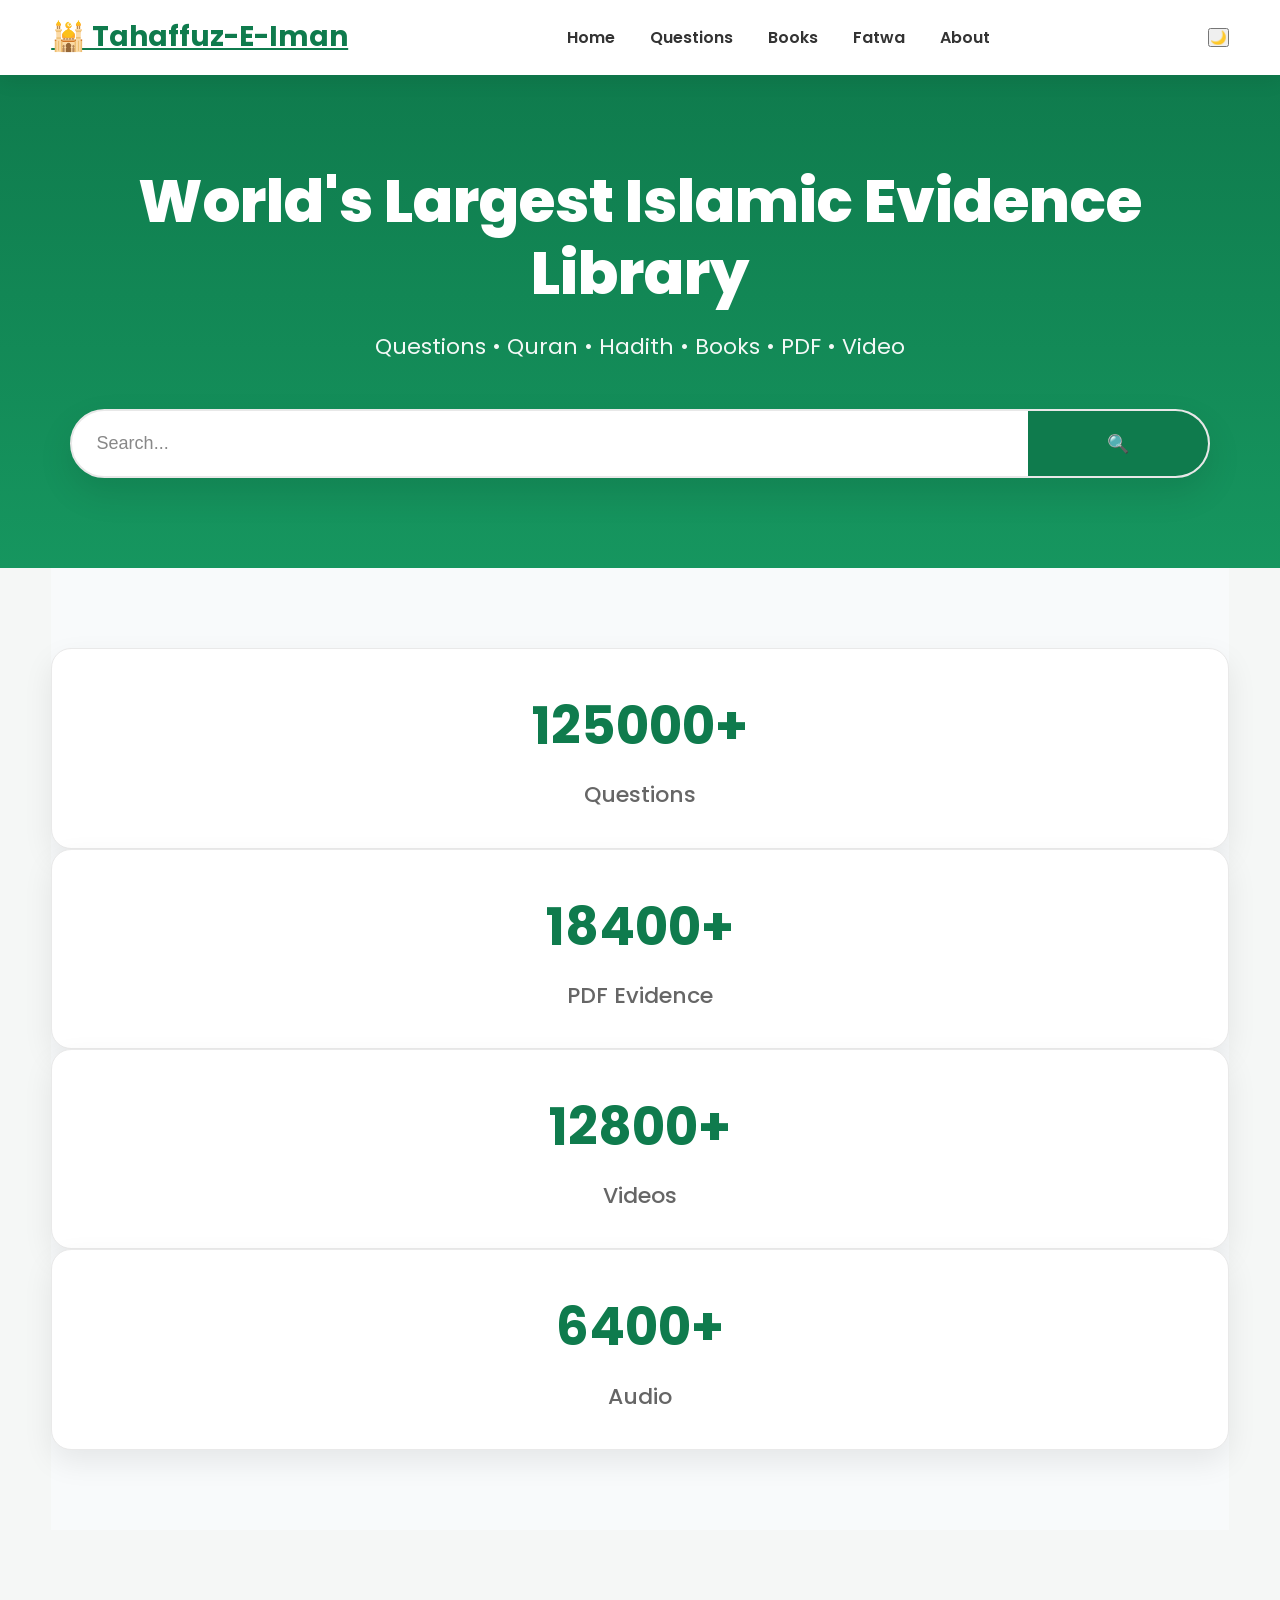
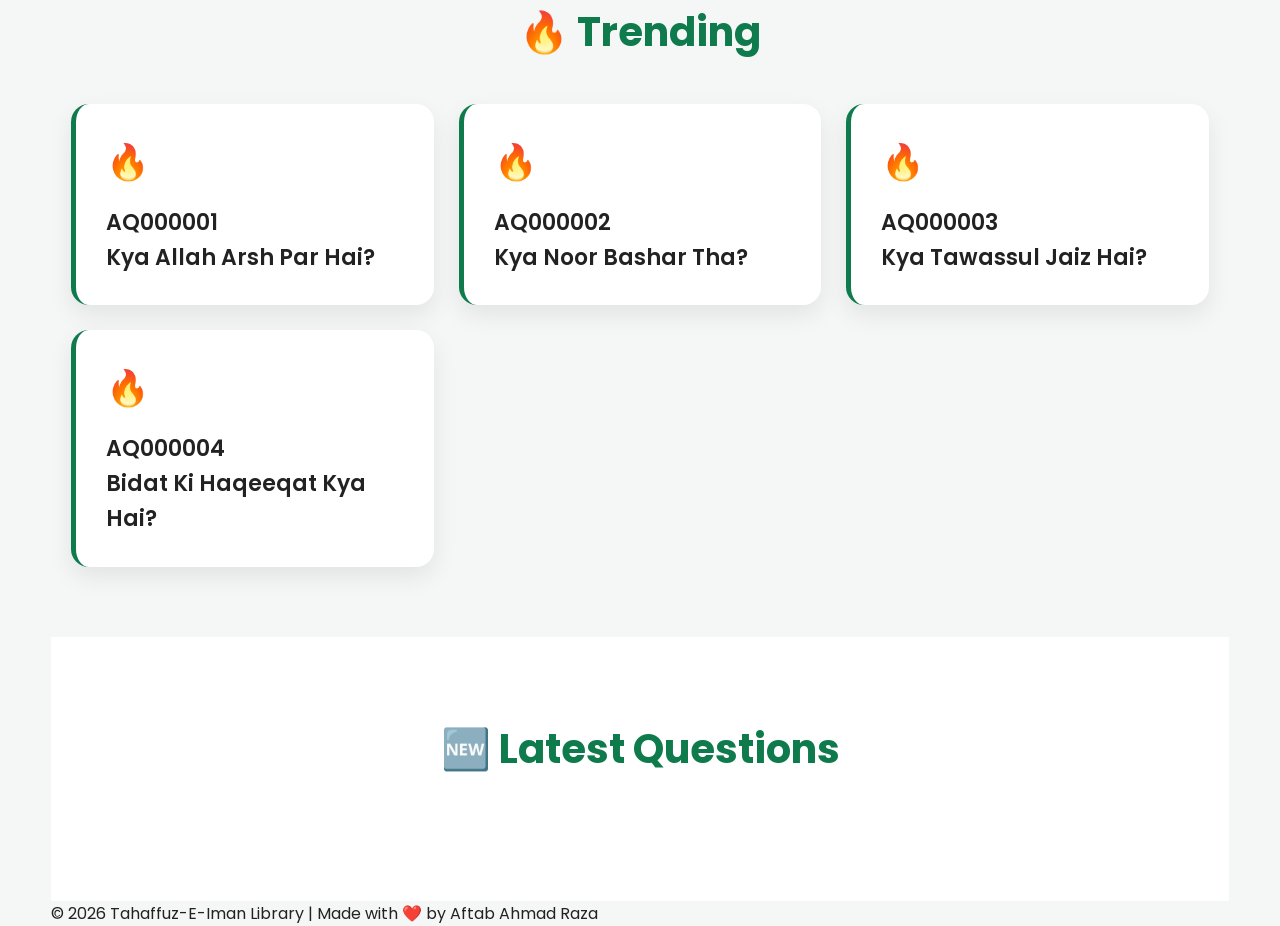
==== commit 5c83ec30: "Update index.html" ====
--- a/index.html
+++ b/index.html
@@ -1,398 +1,66 @@
 <!DOCTYPE html>
 <html lang="en">
-
 <head>
-
-<meta charset="UTF-8">
-
-<meta name="viewport" content="width=device-width, initial-scale=1.0">
-
-<title>Tahaffuz-E-Iman Library</title>
-
-<meta name="description"
-content="World's Largest Islamic Question Answer & Evidence Library">
-
-<link rel="stylesheet" href="assets/css/style.css">
-
-<link rel="preconnect"
-href="https://fonts.googleapis.com">
-
-<link rel="preconnect"
-href="https://fonts.gstatic.com"
-crossorigin>
-
-<link href="https://fonts.googleapis.com/css2?family=Poppins:wght@300;400;500;600;700;800&display=swap"
-rel="stylesheet">
-
+  <meta charset="UTF-8">
+  <meta name="viewport" content="width=device-width, initial-scale=1.0">
+  <title>Tahaffuz-E-Iman Library</title>
+  <meta name="description" content="World's Largest Islamic Question Answer & Evidence Library">
+  <link rel="stylesheet" href="assets/css/style.css">
+  <link href="https://fonts.googleapis.com/css2?family=Poppins:wght@400;600&display=swap" rel="stylesheet">
 </head>
-
 <body>
 
 <header class="header">
+  <div class="container header-inner">
+    <a href="index.html" class="logo">🕌 Tahaffuz-E-Iman</a>
+    <nav class="desktop-nav">
+      <a href="#">Home</a><a href="#">Questions</a><a href="#">Books</a><a href="#">Fatwa</a><a href="#">About</a>
+    </nav>
+    <button id="theme-toggle" class="icon-btn">🌙</button>
+  </div>
+</header>
 
-<div class="container header-inner">
-
-<a href="index.html" class="logo">
-
-<span class="logo-icon">🕌</span>
-
-<span class="logo-text">Tahaffuz-Eiman</span>
-
-</a>
-
-<nav class="desktop-nav">
-
-<a href="index.html">Home</a>
-
-<a href="#">Questions</a>
-
-<a href="#">Categories</a>
-
-<a href="#">Books</a>
-
-<a href="#">Fatwa</a>
-
-<a href="#">About</a>
-
-</nav>
-
-<div class="header-actions">
-
-<button class="icon-btn" id="theme-toggle">
-
-🌙
-
-</button>
-
-</div>
-
-</div>
-
-</header>
-  
 <section class="hero">
-
-<div class="container">
-
-<h1>
-
-World's Largest Islamic
-
-Evidence Library
-
-</h1>
-
-<p>
-
-Question • Answer • Quran • Hadith • Books • PDF • Video
-
-</p>
-
-<section class="hero-search">
-
-<div class="search-box">
-
-<input
-type="text"
-id="searchInput"
-placeholder="Search Question, Quran, Hadith, Book..."
-autocomplete="off">
-
-<button id="searchBtn">
-
-🔍 Search
-
-</button>
-
-</div>
-
-<div id="searchSuggestions" class="suggestions"></div>
-
+  <div class="container">
+    <h1>World's Largest Islamic Evidence Library</h1>
+    <p>Questions • Quran • Hadith • Books • PDF • Video</p>
+    <div class="search-box">
+      <input id="searchInput" type="text" placeholder="Search..." autocomplete="off">
+      <button id="searchBtn">🔍</button>
+    </div>
+    <div id="searchSuggestions" class="suggestions"></div>
+  </div>
 </section>
 
-<div class="heroButtons">
-
-<button>
-
-📚 Browse Questions
-
-</button>
-
-<button>
-
-🎲 Random Question
-
-</button>
-
-</div>
-
-</div>
-
+<section class="stats container">
+  <div class="stat-card"><h2>125000+</h2><p>Questions</p></div>
+  <div class="stat-card"><h2>18400+</h2><p>PDF Evidence</p></div>
+  <div class="stat-card"><h2>12800+</h2><p>Videos</p></div>
+  <div class="stat-card"><h2>6400+</h2><p>Audio</p></div>
 </section>
 
-  <!-- =========================
-Statistics
-========================= -->
-
-<section class="stats">
-
-<div class="container">
-
-<div class="stat-card">
-<h2 id="questionCount">125000+</h2>
-<p>Questions</p>
-</div>
-
-<div class="stat-card">
-<h2 id="pdfCount">18400+</h2>
-<p>PDF Evidence</p>
-</div>
-
-<div class="stat-card">
-<h2 id="videoCount">12800+</h2>
-<p>Videos</p>
-</div>
-
-<div class="stat-card">
-<h2 id="audioCount">6400+</h2>
-<p>Audio</p>
-</div>
-
-</div>
-
+<section class="trending container">
+  <h2>🔥 Trending</h2>
+  <div class="trend-grid">
+    <div class="trend-card">AQ000001<br>Kya Allah Arsh Par Hai?</div>
+    <div class="trend-card">AQ000002<br>Kya Noor Bashar Tha?</div>
+    <div class="trend-card">AQ000003<br>Kya Tawassul Jaiz Hai?</div>
+    <div class="trend-card">AQ000004<br>Bidat Ki Haqeeqat Kya Hai?</div>
+  </div>
 </section>
 
-  <!-- =========================
-Trending Questions
-========================= -->
-
-<section class="trending">
-
-<div class="container">
-
-<h2>🔥 Trending Questions</h2>
-
-<div class="trend-grid">
-
-<div class="trend-card">
-AQ000001<br>
-Kya Allah Arsh Par Hai?
-</div>
-
-<div class="trend-card">
-AQ000002<br>
-Kya Noor Bashar Tha?
-</div>
-
-<div class="trend-card">
-AQ000003<br>
-Kya Tawassul Jaiz Hai?
-</div>
-
-<div class="trend-card">
-AQ000004<br>
-Bidat Ki Haqeeqat Kya Hai?
-</div>
-
-</div>
-
-</div>
-
-</section>
-
-<!-- =========================
-Quick Access
-========================= -->
-
-<section class="quick-access">
-
-<div class="container">
-
-<h2>⚡ Quick Access</h2>
-
-<div class="quick-grid">
-
-<a href="#" class="quick-card">
-<div class="icon">📚</div>
-<h3>Questions</h3>
-<p>Browse Islamic Questions</p>
-</a>
-
-<a href="#" class="quick-card">
-<div class="icon">📖</div>
-<h3>Quran</h3>
-<p>Read Quran Evidence</p>
-</a>
-
-<a href="#" class="quick-card">
-<div class="icon">📜</div>
-<h3>Hadith</h3>
-<p>Authentic Hadith</p>
-</a>
-
-<a href="#" class="quick-card">
-<div class="icon">📄</div>
-<h3>PDF</h3>
-<p>Download PDF Books</p>
-</a>
-
-<a href="#" class="quick-card">
-<div class="icon">🎥</div>
-<h3>Videos</h3>
-<p>Watch Evidence Videos</p>
-</a>
-
-<a href="#" class="quick-card">
-<div class="icon">🎧</div>
-<h3>Audio</h3>
-<p>Listen Islamic Audio</p>
-</a>
-
-<a href="#" class="quick-card">
-<div class="icon">🖼️</div>
-<h3>Images</h3>
-<p>Islamic Images</p>
-</a>
-
-<a href="#" class="quick-card">
-<div class="icon">📱</div>
-<h3>Instagram</h3>
-<p>Latest Posts</p>
-</a>
-
-</div>
-
-</div>
-
-</section>
-
- <!-- Latest Questions -->
-
-<section class="latest">
-
-<div class="container">
-
-<h2>🆕 Latest Questions</h2>
-
-<div class="latest-grid" id="latestQuestions">
-
-</div>
-
-</div>
-
+<section class="latest container">
+  <h2>🆕 Latest Questions</h2>
+  <div id="latestQuestions" class="latest-grid"></div>
 </section>
 
 <footer class="site-footer">
+  <div class="container">
+    <p>© 2026 Tahaffuz-E-Iman Library | Made with ❤️ by Aftab Ahmad Raza</p>
+  </div>
+</footer>
 
-<div class="container">
-
-<div class="footer-grid">
-
-<div class="footer-brand">
-
-<h2>🕌 Tahaffuz-Eiman</h2>
-
-<p>
-
-World's Largest Islamic Evidence Research Library.
-
-Authentic Questions, Quran, Hadith,
-
-Books, Fatwa, PDF & Video References.
-
-</p>
-
-</div>
-
-<div>
-
-<h3 class="footer-title">
-
-Library
-
-</h3>
-
-<ul class="footer-links">
-
-<li><a href="#">Questions</a></li>
-
-<li><a href="#">Categories</a></li>
-
-<li><a href="#">Books</a></li>
-
-<li><a href="#">Fatwa</a></li>
-
-</ul>
-
-</div>
-
-<div>
-
-<h3 class="footer-title">
-
-Support
-
-</h3>
-
-<ul class="footer-links">
-
-<li><a href="#">About</a></li>
-
-<li><a href="#">Privacy</a></li>
-
-<li><a href="#">Disclaimer</a></li>
-
-<li><a href="#">Contact</a></li>
-
-</ul>
-
-</div>
-
-<div>
-
-<h3 class="footer-title">
-
-Connect
-
-</h3>
-
-<div class="social-icons">
-
-<a href="#">📘</a>
-
-<a href="#">▶</a>
-
-<a href="#">📸</a>
-
-<a href="#">📢</a>
-
-</div>
-
-</div>
-
-</div>
-
-<div class="footer-bottom">
-
-<p>
-
-© 2026 Tahaffuz-Eiman Library
-
-</p>
-
-<p>
-
-Made with ❤️ by Aftab Ahmad Raza
-
-</p>
-
-</div>
-
-</div>
-
-</footer>
-  
-  <!-- JavaScript -->
+<script src="assets/js/search.js"></script>
 <script src="assets/js/latest.js"></script>
 <script src="assets/js/app.js"></script>
 </body>
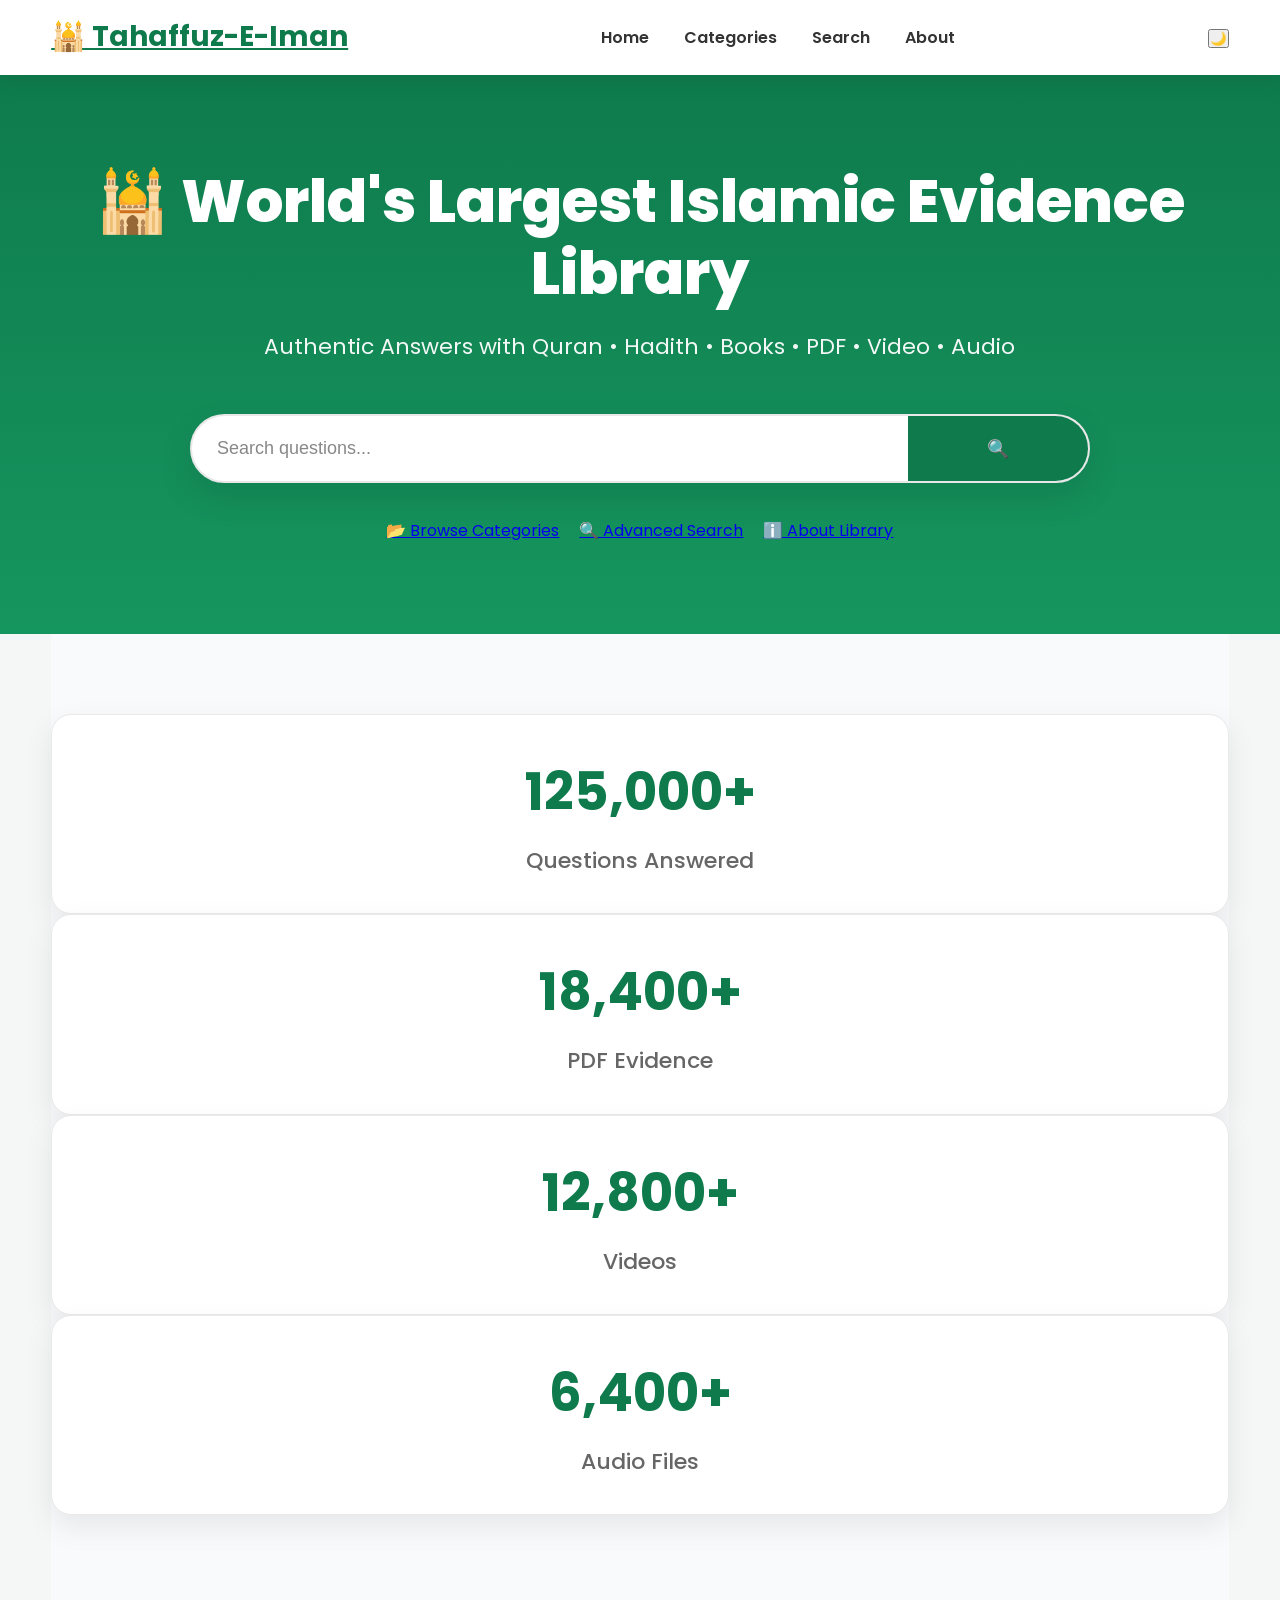
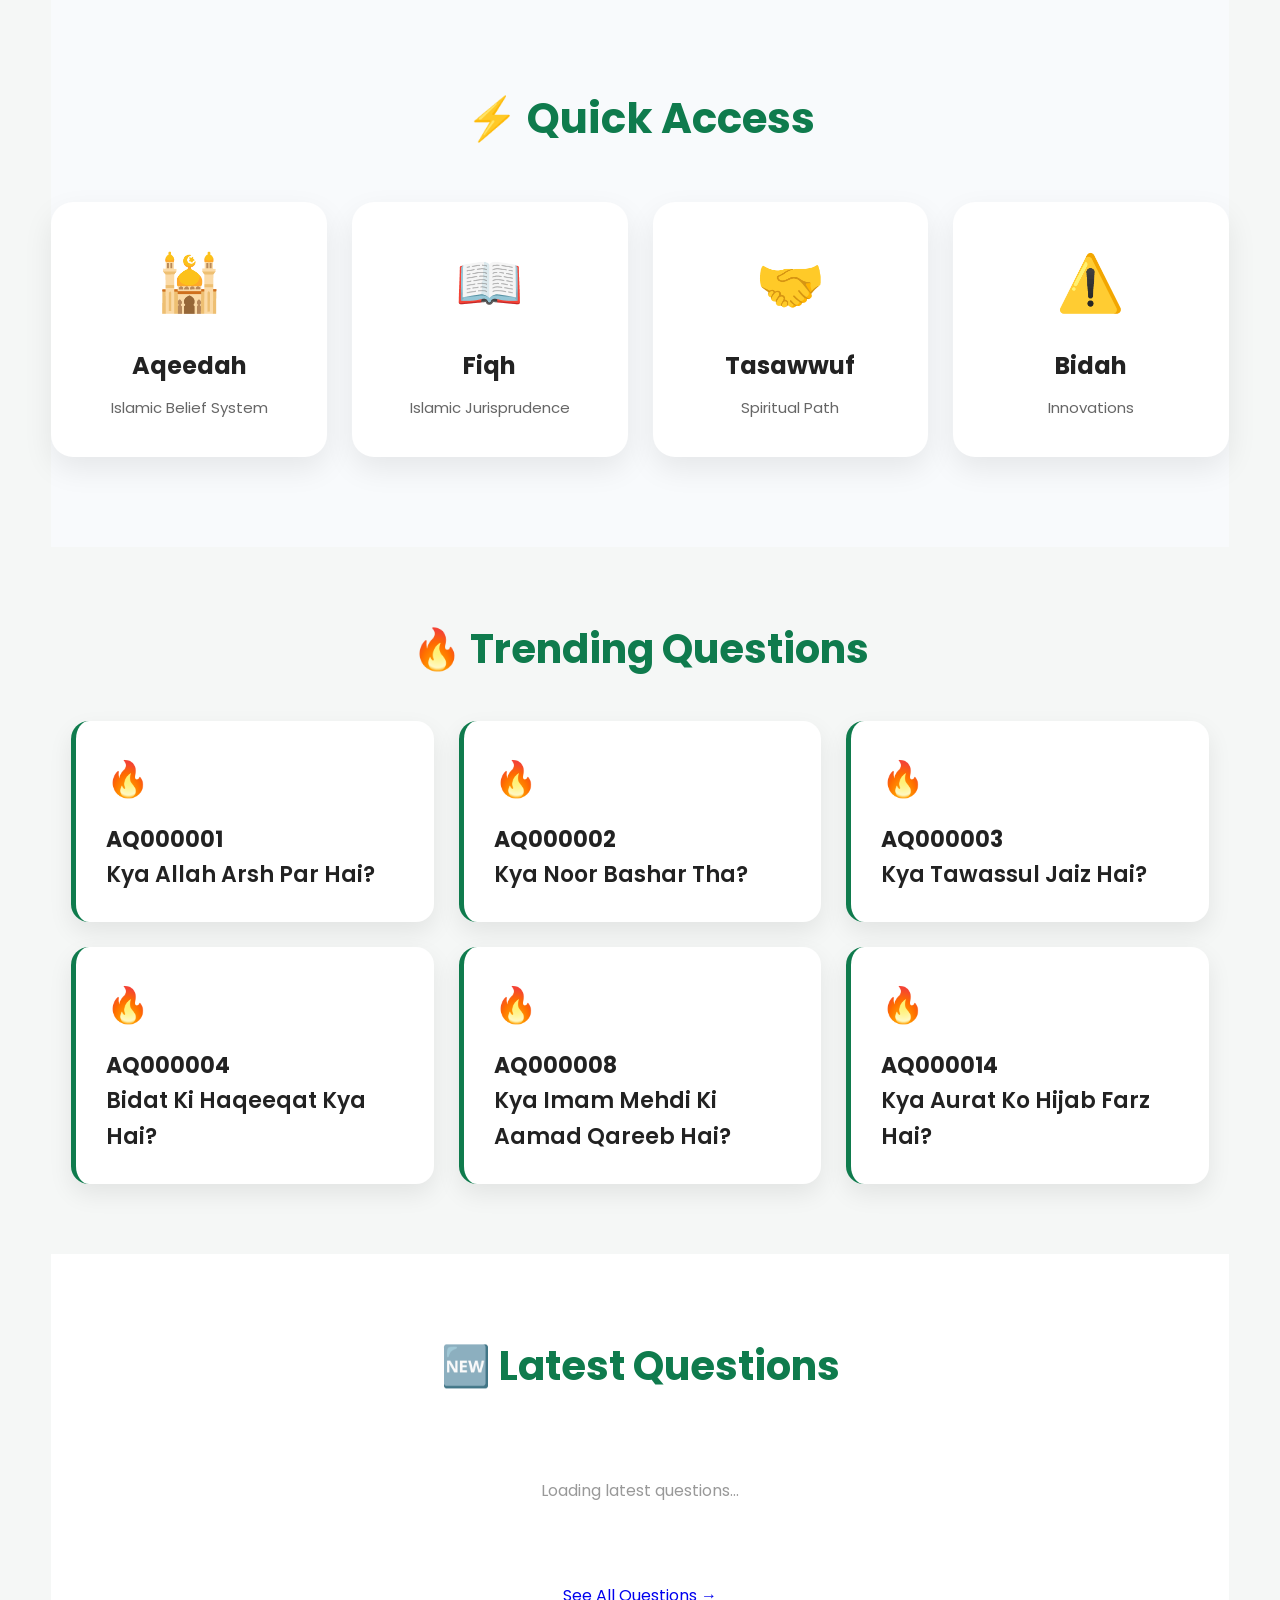
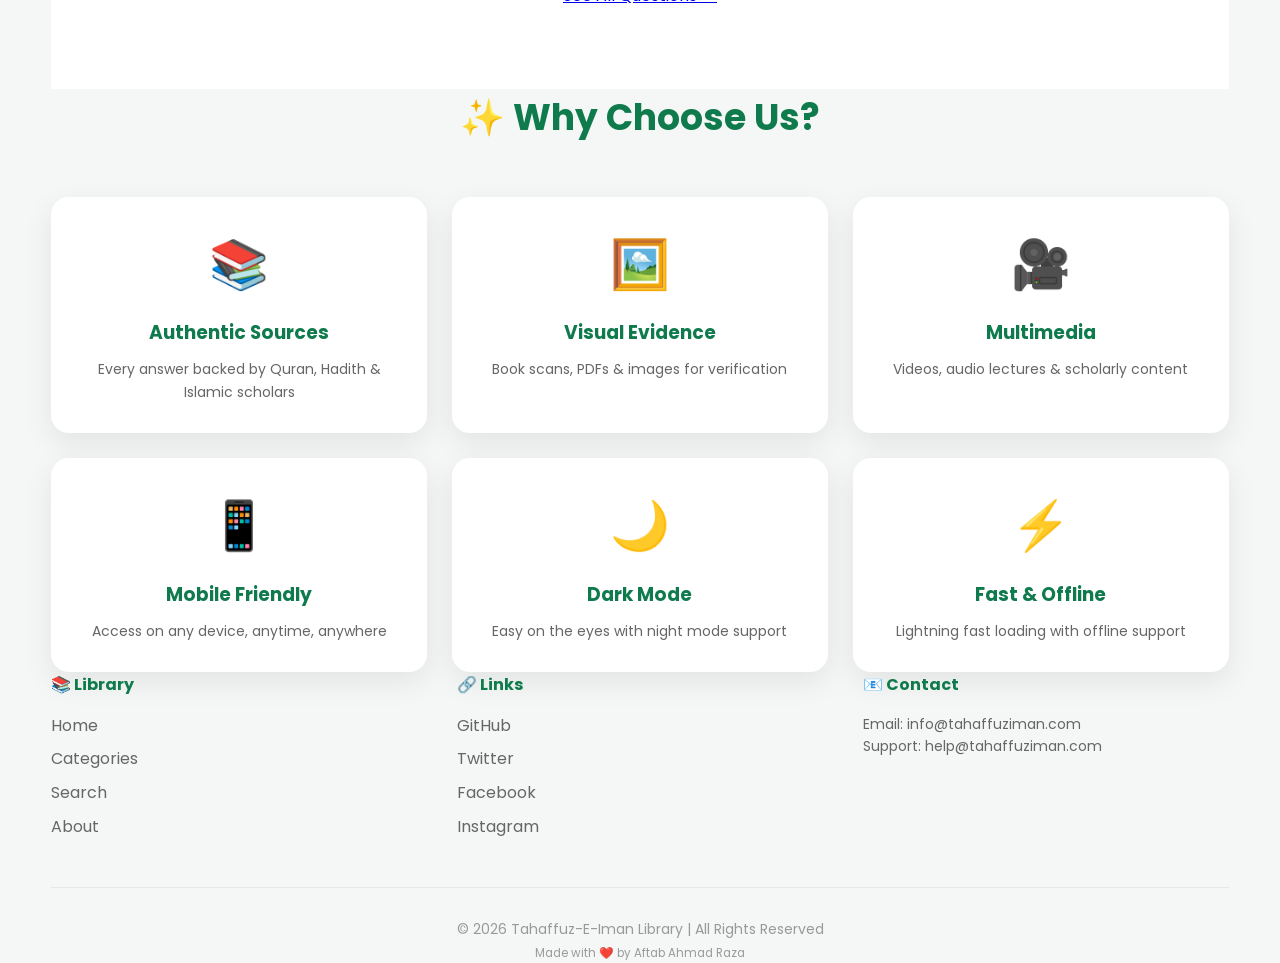
==== commit 786a2274: "Update index.html" ====
--- a/index.html
+++ b/index.html
@@ -3,65 +3,234 @@
 <head>
   <meta charset="UTF-8">
   <meta name="viewport" content="width=device-width, initial-scale=1.0">
-  <title>Tahaffuz-E-Iman Library</title>
-  <meta name="description" content="World's Largest Islamic Question Answer & Evidence Library">
+  <title>Tahaffuz-E-Iman Library - Islamic Q&A Evidence Research</title>
+  <meta name="description" content="World's Largest Islamic Evidence Research Library. Questions answered with Quran, Hadith, Books, PDFs, Videos & Audio">
+  <meta name="keywords" content="Islam, Quran, Hadith, Islamic Questions, Fatwa, Islamic Library">
+  <meta property="og:title" content="Tahaffuz-E-Iman Library">
+  <meta property="og:description" content="Digital Islamic Evidence Research Library">
+  <meta property="og:image" content="https://tahaffuziman.com/og-image.jpg">
+  <meta name="twitter:card" content="summary_large_image">
+  <link rel="canonical" href="https://aftabahmadraza.github.io/Tahaffuz-E-Iman-Library/">
   <link rel="stylesheet" href="assets/css/style.css">
-  <link href="https://fonts.googleapis.com/css2?family=Poppins:wght@400;600&display=swap" rel="stylesheet">
+  <link href="https://fonts.googleapis.com/css2?family=Poppins:wght@400;600;700;800&display=swap" rel="stylesheet">
 </head>
 <body>
 
+<!-- ============ HEADER ============ -->
 <header class="header">
   <div class="container header-inner">
     <a href="index.html" class="logo">🕌 Tahaffuz-E-Iman</a>
     <nav class="desktop-nav">
-      <a href="#">Home</a><a href="#">Questions</a><a href="#">Books</a><a href="#">Fatwa</a><a href="#">About</a>
+      <a href="index.html">Home</a>
+      <a href="categories.html">Categories</a>
+      <a href="search.html">Search</a>
+      <a href="about.html">About</a>
     </nav>
-    <button id="theme-toggle" class="icon-btn">🌙</button>
+    <div class="header-actions">
+      <button id="theme-toggle" class="icon-btn" aria-label="Toggle Dark Mode">🌙</button>
+    </div>
   </div>
 </header>
 
+<!-- ============ HERO SECTION ============ -->
 <section class="hero">
   <div class="container">
-    <h1>World's Largest Islamic Evidence Library</h1>
-    <p>Questions • Quran • Hadith • Books • PDF • Video</p>
-    <div class="search-box">
-      <input id="searchInput" type="text" placeholder="Search..." autocomplete="off">
-      <button id="searchBtn">🔍</button>
-    </div>
-    <div id="searchSuggestions" class="suggestions"></div>
-  </div>
-</section>
-
+    <h1>🕌 World's Largest Islamic Evidence Library</h1>
+    <p class="hero-subtitle">Authentic Answers with Quran • Hadith • Books • PDF • Video • Audio</p>
+    
+    <!-- Search Box -->
+    <div class="hero-search">
+      <div class="search-box">
+        <input id="searchInput" type="text" placeholder="Search questions..." autocomplete="off" aria-label="Search">
+        <button id="searchBtn" aria-label="Search Button">🔍</button>
+      </div>
+      <div id="searchSuggestions" class="suggestions"></div>
+    </div>
+    
+    <!-- Quick Action Buttons -->
+    <div class="heroButtons">
+      <a href="categories.html" class="hero-btn">📂 Browse Categories</a>
+      <a href="search.html" class="hero-btn">🔍 Advanced Search</a>
+      <a href="about.html" class="hero-btn">ℹ️ About Library</a>
+    </div>
+  </div>
+</section>
+
+<!-- ============ STATISTICS ============ -->
 <section class="stats container">
-  <div class="stat-card"><h2>125000+</h2><p>Questions</p></div>
-  <div class="stat-card"><h2>18400+</h2><p>PDF Evidence</p></div>
-  <div class="stat-card"><h2>12800+</h2><p>Videos</p></div>
-  <div class="stat-card"><h2>6400+</h2><p>Audio</p></div>
-</section>
-
+  <div class="stat-card">
+    <h2>125000+</h2>
+    <p>Questions Answered</p>
+  </div>
+  <div class="stat-card">
+    <h2>18400+</h2>
+    <p>PDF Evidence</p>
+  </div>
+  <div class="stat-card">
+    <h2>12800+</h2>
+    <p>Videos</p>
+  </div>
+  <div class="stat-card">
+    <h2>6400+</h2>
+    <p>Audio Files</p>
+  </div>
+</section>
+
+<!-- ============ QUICK ACCESS ============ -->
+<section class="quick-access container">
+  <h2>⚡ Quick Access</h2>
+  <div class="quick-grid">
+    <a href="search.html?category=Aqeedah" class="quick-card" style="text-decoration:none;color:inherit;">
+      <div class="icon">🕌</div>
+      <h3>Aqeedah</h3>
+      <p>Islamic Belief System</p>
+    </a>
+    <a href="search.html?category=Fiqh" class="quick-card" style="text-decoration:none;color:inherit;">
+      <div class="icon">📖</div>
+      <h3>Fiqh</h3>
+      <p>Islamic Jurisprudence</p>
+    </a>
+    <a href="search.html?category=Tasawwuf" class="quick-card" style="text-decoration:none;color:inherit;">
+      <div class="icon">🤝</div>
+      <h3>Tasawwuf</h3>
+      <p>Spiritual Path</p>
+    </a>
+    <a href="search.html?category=Bidah" class="quick-card" style="text-decoration:none;color:inherit;">
+      <div class="icon">⚠️</div>
+      <h3>Bidah</h3>
+      <p>Innovations</p>
+    </a>
+  </div>
+</section>
+
+<!-- ============ TRENDING QUESTIONS ============ -->
 <section class="trending container">
-  <h2>🔥 Trending</h2>
+  <h2>🔥 Trending Questions</h2>
   <div class="trend-grid">
-    <div class="trend-card">AQ000001<br>Kya Allah Arsh Par Hai?</div>
-    <div class="trend-card">AQ000002<br>Kya Noor Bashar Tha?</div>
-    <div class="trend-card">AQ000003<br>Kya Tawassul Jaiz Hai?</div>
-    <div class="trend-card">AQ000004<br>Bidat Ki Haqeeqat Kya Hai?</div>
-  </div>
-</section>
-
+    <a href="question.html?id=AQ000001" class="trend-card" style="text-decoration:none;color:inherit;">
+      <b>AQ000001</b><br>
+      Kya Allah Arsh Par Hai?
+    </a>
+    <a href="question.html?id=AQ000002" class="trend-card" style="text-decoration:none;color:inherit;">
+      <b>AQ000002</b><br>
+      Kya Noor Bashar Tha?
+    </a>
+    <a href="question.html?id=AQ000003" class="trend-card" style="text-decoration:none;color:inherit;">
+      <b>AQ000003</b><br>
+      Kya Tawassul Jaiz Hai?
+    </a>
+    <a href="question.html?id=AQ000004" class="trend-card" style="text-decoration:none;color:inherit;">
+      <b>AQ000004</b><br>
+      Bidat Ki Haqeeqat Kya Hai?
+    </a>
+    <a href="question.html?id=AQ000008" class="trend-card" style="text-decoration:none;color:inherit;">
+      <b>AQ000008</b><br>
+      Kya Imam Mehdi Ki Aamad Qareeb Hai?
+    </a>
+    <a href="question.html?id=AQ000014" class="trend-card" style="text-decoration:none;color:inherit;">
+      <b>AQ000014</b><br>
+      Kya Aurat Ko Hijab Farz Hai?
+    </a>
+  </div>
+</section>
+
+<!-- ============ LATEST QUESTIONS ============ -->
 <section class="latest container">
   <h2>🆕 Latest Questions</h2>
-  <div id="latestQuestions" class="latest-grid"></div>
-</section>
-
+  <div id="latestQuestions" class="latest-grid">
+    <div style="grid-column:1/-1;text-align:center;padding:40px;color:#999;">
+      <p>Loading latest questions...</p>
+    </div>
+  </div>
+  <div style="text-align:center;margin-top:40px;">
+    <a href="search.html" class="hero-btn">See All Questions →</a>
+  </div>
+</section>
+
+<!-- ============ FEATURES SECTION ============ -->
+<section class="features-section container">
+  <h2 style="text-align:center;margin-bottom:50px;font-size:36px;color:#0f7b4d;">✨ Why Choose Us?</h2>
+  <div style="display:grid;grid-template-columns:repeat(auto-fit,minmax(280px,1fr));gap:25px;">
+    <div style="background:#fff;padding:30px;border-radius:18px;box-shadow:0 10px 30px rgba(0,0,0,.08);text-align:center;">
+      <div style="font-size:48px;margin-bottom:15px;">📚</div>
+      <h3 style="color:#0f7b4d;margin:0 0 10px;">Authentic Sources</h3>
+      <p style="color:#666;margin:0;font-size:14px;">Every answer backed by Quran, Hadith & Islamic scholars</p>
+    </div>
+    <div style="background:#fff;padding:30px;border-radius:18px;box-shadow:0 10px 30px rgba(0,0,0,.08);text-align:center;">
+      <div style="font-size:48px;margin-bottom:15px;">🖼️</div>
+      <h3 style="color:#0f7b4d;margin:0 0 10px;">Visual Evidence</h3>
+      <p style="color:#666;margin:0;font-size:14px;">Book scans, PDFs & images for verification</p>
+    </div>
+    <div style="background:#fff;padding:30px;border-radius:18px;box-shadow:0 10px 30px rgba(0,0,0,.08);text-align:center;">
+      <div style="font-size:48px;margin-bottom:15px;">🎥</div>
+      <h3 style="color:#0f7b4d;margin:0 0 10px;">Multimedia</h3>
+      <p style="color:#666;margin:0;font-size:14px;">Videos, audio lectures & scholarly content</p>
+    </div>
+    <div style="background:#fff;padding:30px;border-radius:18px;box-shadow:0 10px 30px rgba(0,0,0,.08);text-align:center;">
+      <div style="font-size:48px;margin-bottom:15px;">📱</div>
+      <h3 style="color:#0f7b4d;margin:0 0 10px;">Mobile Friendly</h3>
+      <p style="color:#666;margin:0;font-size:14px;">Access on any device, anytime, anywhere</p>
+    </div>
+    <div style="background:#fff;padding:30px;border-radius:18px;box-shadow:0 10px 30px rgba(0,0,0,.08);text-align:center;">
+      <div style="font-size:48px;margin-bottom:15px;">🌙</div>
+      <h3 style="color:#0f7b4d;margin:0 0 10px;">Dark Mode</h3>
+      <p style="color:#666;margin:0;font-size:14px;">Easy on the eyes with night mode support</p>
+    </div>
+    <div style="background:#fff;padding:30px;border-radius:18px;box-shadow:0 10px 30px rgba(0,0,0,.08);text-align:center;">
+      <div style="font-size:48px;margin-bottom:15px;">⚡</div>
+      <h3 style="color:#0f7b4d;margin:0 0 10px;">Fast & Offline</h3>
+      <p style="color:#666;margin:0;font-size:14px;">Lightning fast loading with offline support</p>
+    </div>
+  </div>
+</section>
+
+<!-- ============ FOOTER ============ -->
 <footer class="site-footer">
   <div class="container">
-    <p>© 2026 Tahaffuz-E-Iman Library | Made with ❤️ by Aftab Ahmad Raza</p>
+    <div style="display:grid;grid-template-columns:repeat(auto-fit,minmax(200px,1fr));gap:40px;margin-bottom:40px;">
+      <div>
+        <h4 style="color:#0f7b4d;margin-bottom:15px;">📚 Library</h4>
+        <ul style="list-style:none;padding:0;margin:0;">
+          <li><a href="index.html" style="color:#666;text-decoration:none;display:block;margin:8px 0;">Home</a></li>
+          <li><a href="categories.html" style="color:#666;text-decoration:none;display:block;margin:8px 0;">Categories</a></li>
+          <li><a href="search.html" style="color:#666;text-decoration:none;display:block;margin:8px 0;">Search</a></li>
+          <li><a href="about.html" style="color:#666;text-decoration:none;display:block;margin:8px 0;">About</a></li>
+        </ul>
+      </div>
+      <div>
+        <h4 style="color:#0f7b4d;margin-bottom:15px;">🔗 Links</h4>
+        <ul style="list-style:none;padding:0;margin:0;">
+          <li><a href="https://github.com/aftabahmadraza" target="_blank" style="color:#666;text-decoration:none;display:block;margin:8px 0;">GitHub</a></li>
+          <li><a href="#" style="color:#666;text-decoration:none;display:block;margin:8px 0;">Twitter</a></li>
+          <li><a href="#" style="color:#666;text-decoration:none;display:block;margin:8px 0;">Facebook</a></li>
+          <li><a href="#" style="color:#666;text-decoration:none;display:block;margin:8px 0;">Instagram</a></li>
+        </ul>
+      </div>
+      <div>
+        <h4 style="color:#0f7b4d;margin-bottom:15px;">📧 Contact</h4>
+        <p style="color:#666;margin:0;font-size:14px;">
+          Email: info@tahaffuziman.com<br>
+          Support: help@tahaffuziman.com
+        </p>
+      </div>
+    </div>
+    <hr style="border:none;border-top:1px solid #e5e7eb;margin:30px 0;">
+    <div style="text-align:center;">
+      <p style="color:#999;margin:0;font-size:14px;">
+        © 2026 Tahaffuz-E-Iman Library | All Rights Reserved<br>
+        <small>Made with ❤️ by Aftab Ahmad Raza</small>
+      </p>
+    </div>
   </div>
 </footer>
 
+<!-- ============ SCROLL TO TOP BUTTON ============ -->
+<button id="scroll-top-btn" class="fab" style="display:none;">⬆️</button>
+
+<!-- ============ SCRIPTS ============ -->
 <script src="assets/js/search.js"></script>
 <script src="assets/js/latest.js"></script>
 <script src="assets/js/app.js"></script>
+
 </body>
 </html>
